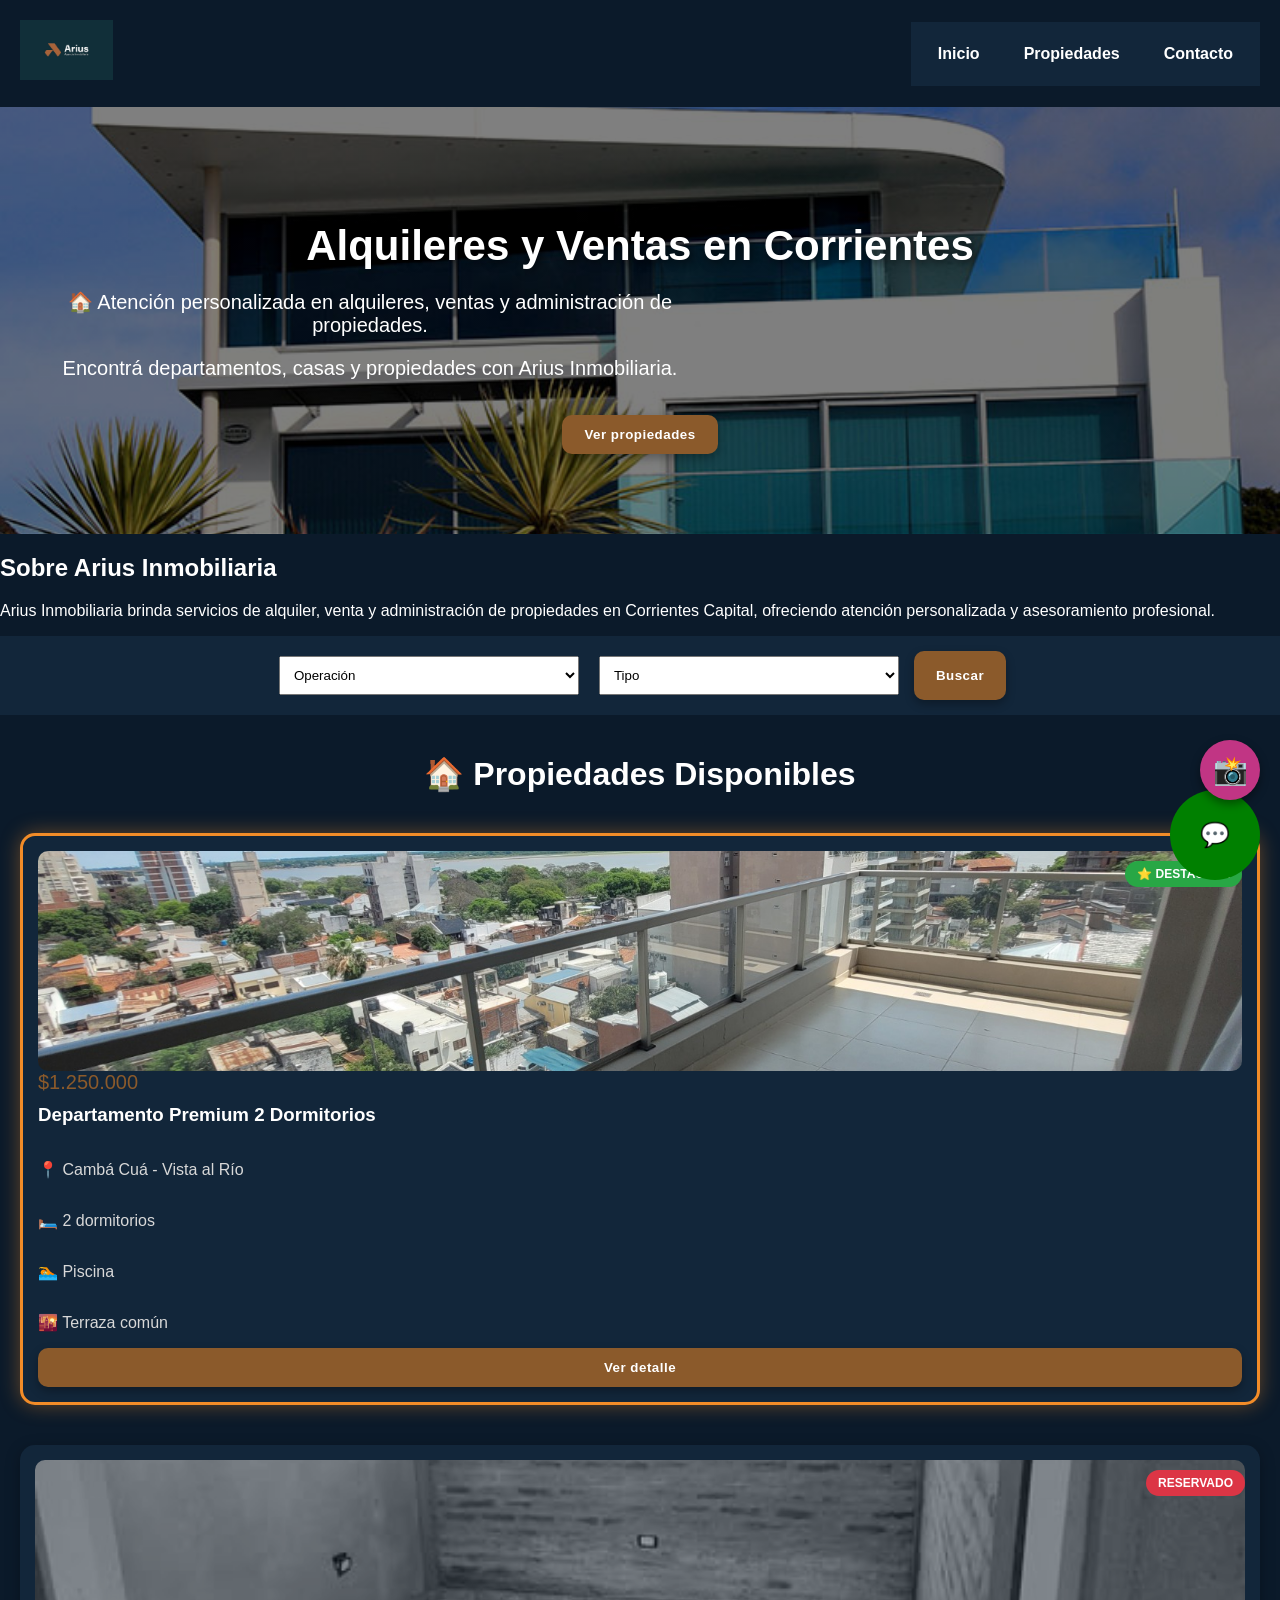
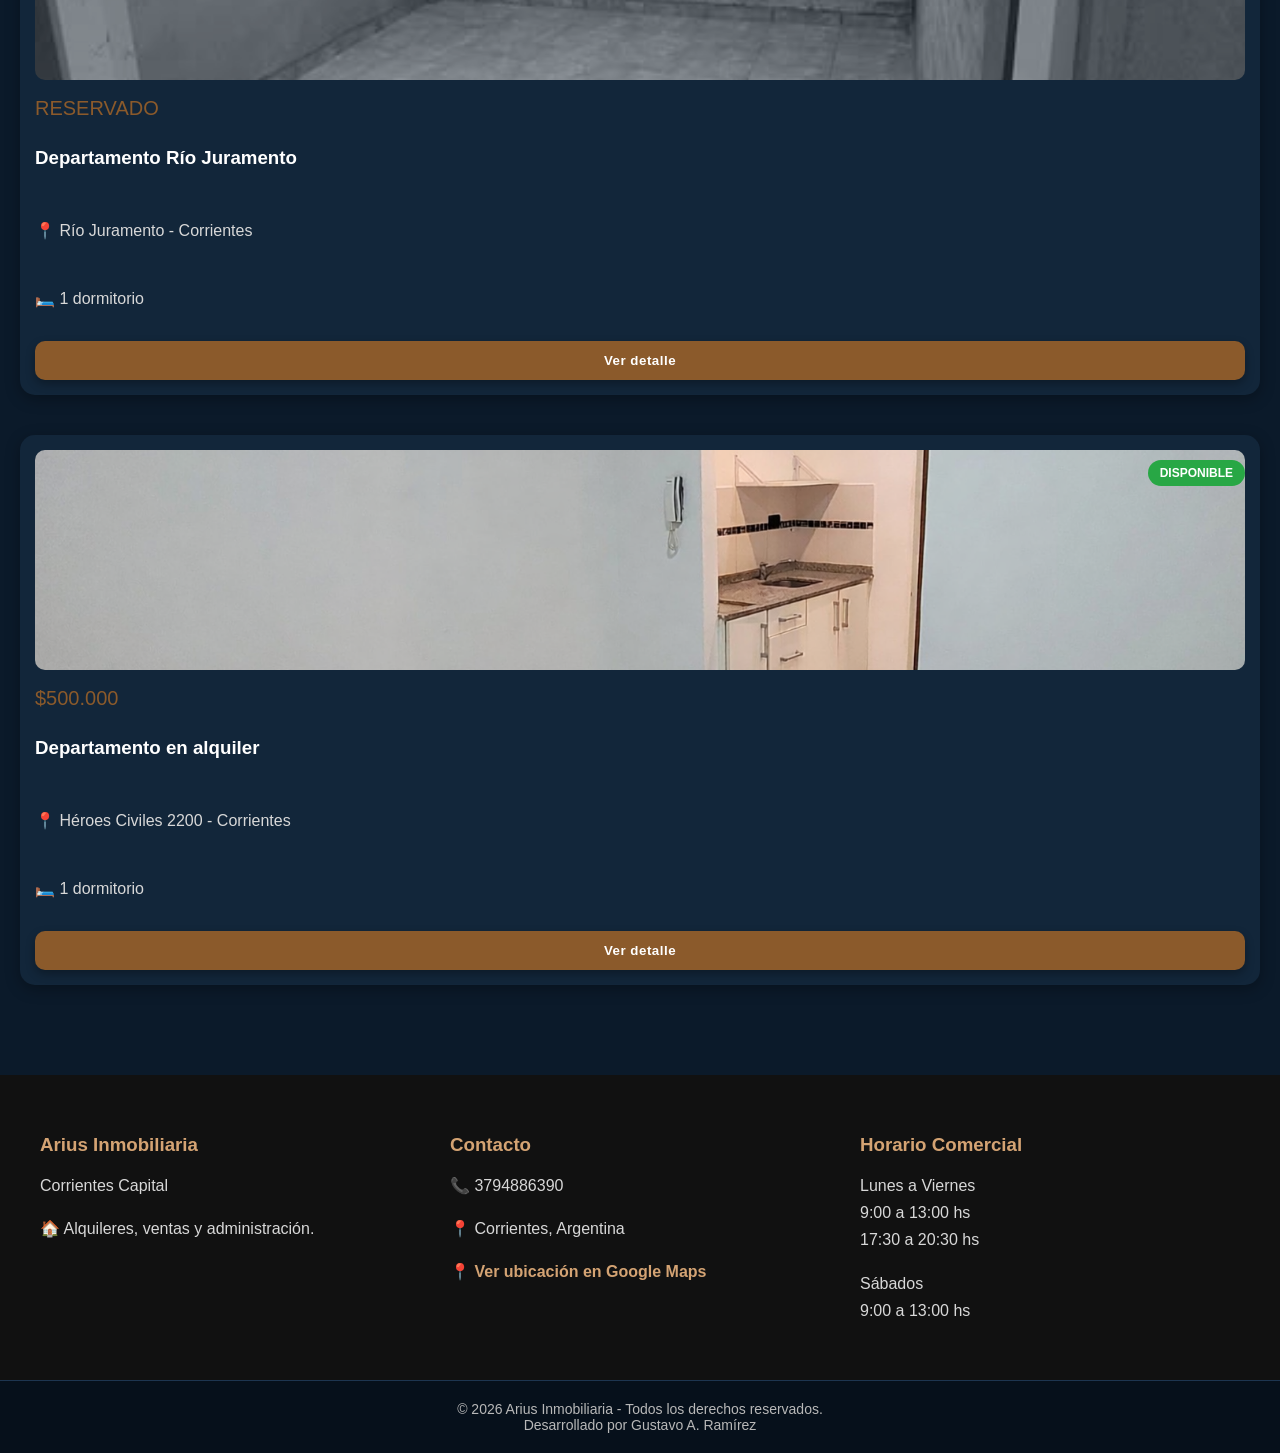
==== index.html @ 7186330a "Cambios Footer" ====
<!DOCTYPE html>
<html lang="es">
<head>
<meta charset="UTF-8">
<meta name="viewport" content="width=device-width, initial-scale=1.0">
<title>Arius Inmobiliaria - Corrientes</title>
<link rel="icon" href="imagenes/favicon.png">
<link rel="stylesheet" href="css/style.css">
<meta name="description" content="Arius Inmobiliaria en Corrientes Capital. Alquileres y ventas de departamentos y casas.">
<meta name="keywords" content="inmobiliaria corrientes, alquiler corrientes, departamentos corrientes">
<meta name="author" content="Gustavo A. Ramírez">
<meta property="og:title" content="Arius Inmobiliaria Corrientes">
<meta property="og:description" content="Alquileres y ventas en Corrientes Capital">
<meta property="og:type" content="website">
<meta property="og:image"content="imagenes/logo.png">
<meta name="robots" content="index,follow">
<meta name="geo.region" content="AR-W">
<meta name="geo.placename"
content="Corrientes Capital">
<meta property="og:url"
content="https://ariusagencia.netlify.app">
<meta name="language" content="Spanish">
<meta name="geo.position"
content="-27.4692;-58.8306">
</head>

<body>
  <header class="header">
   <div class="logo">
   <img src="imagenes/logo1.png"
   alt="Arius Inmobiliaria">
   </div>

<nav class="navbar">
 <a href="#inicio">Inicio</a>
 <a href="#propiedades">Propiedades</a>
 <a href="#contacto">Contacto</a>
</nav>
</header>
  <section class="hero" id="inicio">
  <h1>Alquileres y Ventas en Corrientes</h1>
  <section class="info-bar">

<p>
🏠 Atención personalizada en alquileres,
ventas y administración de propiedades.
</p>
 </section>
<p>
Encontrá departamentos, casas y propiedades con Arius Inmobiliaria.
</p>

 <button onclick="scrollToProperties()">
Ver propiedades
 </button>
</section>

<section id="nosotros">
<h2>Sobre Arius Inmobiliaria</h2>
<p>
Arius Inmobiliaria brinda servicios de alquiler,
venta y administración de propiedades en
Corrientes Capital, ofreciendo atención
personalizada y asesoramiento profesional.
</p>
</section>

<div class="search">

<select id="operacion">

<option value="todos">Operación</option>
<option value="alquiler">Alquiler</option>
<option value="venta">Venta</option>

</select>

<select id="tipo">
 <option value="todos">Tipo</option>
 <option value="departamento">Departamento</option>
 <option value="casa">Casa</option>

</select>

<button onclick="filtrarPropiedades()">
  Buscar
</button>
</div>
<h2 class="titulo-seccion">
🏠 Propiedades Disponibles
</h2>
<div class="container" id="propiedades">
   <!-- CAMBÁ CUÁ --> 
    <div class="card destacada" 
    data-operacion="alquiler" 
    data-tipo="departamento"> 
    <div class="badge disponible"> 
      ⭐ DESTACADA 
    </div>
    <img src="imagenes/cambacua1.jpg" alt="Departamento Cambá Cuá">
      <div class="price">$1.250.000</div>
      <h3>Departamento Premium 2 Dormitorios</h3>
       <p>📍 Cambá Cuá - Vista al Río</p>
        <p>🛏️ 2 dormitorios</p>
        <p>🏊 Piscina</p> 
        <p>🌇 Terraza común</p>
        <button onclick="window.location.href='paginas/depto-camba-cua.html'"> 
          Ver detalle
         </button>
      </div>

        <!-- RÍO JURAMENTO --> 
         <div class="card reservada" 
         data-operacion="alquiler" data-tipo="departamento"> 
          <img src="imagenes/riojuramento1.jpg" alt="Río Juramento"> 
          <div class="price">RESERVADO</div> 
          <div class="badge reservado"> 
            RESERVADO 

          </div> 
          <h3>Departamento Río Juramento</h3> 
          <p>
             📍 Río Juramento - Corrientes
          </p>
          <p>🛏️ 1 dormitorio </p> 
          <button onclick="window.location.href='paginas/detalle.html'"> 
            Ver detalle 
          </button> 
        </div>


      <!-- HÉROES CIVILES --> 
       <div class="card"
       data-operacion="alquiler" 
       data-tipo="departamento">
       <img src="imagenes/heroesciviles1.jpg" alt="Héroes Civiles">
         <div class="price">$500.000 </div>
            
         <div class="badge disponible"> 
          DISPONIBLE 
        </div>
        <h3>Departamento en alquiler</h3> 
        <p>📍 Héroes Civiles 2200 - Corrientes</p>
        <p>🛏️ 1 dormitorio</p>
        <button onclick="window.location.href='paginas/depto-heroes-civiles.html'"> 
          Ver detalle 
        </button> 
      </div>
        </div>

<a class="whatsapp"
href="https://wa.me/543794886390"
target="_blank">
💬
</a>

<footer class="footer" id="contacto">

<div class="footer-grid">

<div>
<h3>Arius Inmobiliaria</h3>
<p>Corrientes Capital</p>
<p>🏠 Alquileres, ventas y administración.</p>
</div>

<div>
<h3>Contacto</h3>
<p>📞 3794886390</p>
<p>📍 Corrientes, Argentina</p>

<p>
<a href="https://maps.app.goo.gl/x9Upv8zVDrqHpLnz6"
target="_blank">
📍 Ver ubicación en Google Maps
</a>
</p>
</div>

<div>
<h3>Horario Comercial</h3>

<p>
Lunes a Viernes<br>
9:00 a 13:00 hs<br>
17:30 a 20:30 hs
</p>

<p>
Sábados<br>
9:00 a 13:00 hs
</p>
</div>

</div>

</footer>

 <a class="instagram"
href="https://instagram.com/inmobiliaria.arius"
target="_blank">
📸
 </a>

<div class="copyright">
© 2026 Arius Inmobiliaria - Todos los derechos reservados.
<br>
Desarrollado por Gustavo A. Ramírez
</div>
<script src="js/script.js"></script>
  </body>
</html>
---- css/style.css ----
body {
font-family: Arial;
margin: 0;
background: #0b1a2a;
color: white;
scroll-behavior:smooth;
}

.header{
display:flex;
justify-content:space-between;
align-items:center;
padding:20px;
}

.logo{
font-size:28px;
font-weight:bold;
color:#8b5a2b;
}

.search {
padding: 15px;
background: #12263a;
display: flex;
flex-wrap: wrap;
justify-content: center;
gap: 10px;
}

input, select {
padding: 10px;
margin: 5px;
width: 30%;
max-width: 300px;
}

button{
padding:12px 22px;
background:#8b5a2b;
color:white;
border:none;
border-radius:10px;
font-weight:bold;
cursor:pointer;
transition:0.3s;
letter-spacing:0.5px;
box-shadow:0px 4px 10px rgba(0,0,0,0.3);
}

.container{
display:grid;
grid-template-columns:repeat(auto-fit,minmax(300px,1fr));
grid-template-columns:1fr;
gap:20px;
padding:20px;
align-items:stretch;
}

.card img{
width:100%;
height:220px;
object-fit:cover;
border-radius:10px;
}

.card:hover{
transform:translateY(-8px);
box-shadow:0px 10px 25px rgba(0,0,0,0.5);
}

.card img {
width: 100%;
border-radius: 10px;
}

.price {
font-size: 20px;
color: #8b5a2b;
}

.whatsapp {
position: fixed;
bottom: 20px;
right: 20px;
background: green;
color: white;
padding: 15px;
border-radius: 50%;
text-decoration: none;
}

img {
max-width: 100%;
}

.hero{
text-align:center;
padding:80px 20px;
background:
linear-gradient(rgba(0,0,0,0.5),
rgba(0,0,0,0.5)),
url('../imagenes/hero.jpg');
background-size:cover;
background-position:center;
animation:fadeHero 1.5s ease;
}


.hero h1{
font-size:42px;
margin-bottom:10px;
text-shadow:2px 2px 10px rgba(0,0,0,0.7);
}

.hero p{
font-size:18px;
max-width:700px;
}

.hero button{
margin-top:15px;
}

.navbar{
display:flex;
justify-content:center;
gap:20px;
background:#12263a;
padding:15px;
}

.navbar a{
color:white;
text-decoration:none;
font-weight:bold;
transition:0.3s;
padding:8px 12px;
border-radius:8px;
}

.navbar a:hover{
background:#1d3550;
color:#8b5a2b;
}

.hero p{
font-size:20px;
margin-bottom:20px;
}

.card{
background:#12263a;
margin-bottom:20px;
padding:15px;
border-radius:15px;
overflow:hidden;
position:relative;
min-height:520px;
display:flex;
flex-direction:column;
justify-content:space-between;
transition:0.4s ease;
box-shadow:0px 4px 15px rgba(0,0,0,0.3);
animation:fadeIn 1s ease;
}

.card h3{
margin-top:10px;
}

.card p{
color:#d8d8d8;
}

button:hover{
transform:scale(1.05);
background:#a76b35;
}
.footer{
background:#111;
padding:40px 20px;
margin-top:50px;
position:relative;
z-index:1;
}

.footer h3{
color:#8b5a2b;
}

.footer p{
color:#d8d8d8;
}
header{
position:sticky;
top:0;
z-index:1000;
}


@keyframes fadeIn{
from{
opacity:0;
transform:translateY(20px);
}

to{
opacity:1;
transform:translateY(0);
}
}

.badge{
display:inline-block;
background:#8b5a2b;
padding:6px 12px;
border-radius:20px;
font-size:12px;
font-weight:bold;
margin-top:10px;
margin-bottom:10px;
}
.whatsapp{
font-size:24px;
display:flex;
align-items:center;
justify-content:center;
width:60px;
height:60px;
}
.copyright{
text-align:center;
padding:20px;
background:#06101b;
color:#b8b8b8;
font-size:14px;
border-top:1px solid #1d3550;
}
.card img{
transition:0.4s;
}

.card:hover img{
transform:scale(1.05);
background:#1d3550;

}
.logo img{
height:60px;
width:auto;
}
@media(max-width:768px){

.header{
flex-direction:column;
padding:15px;
}

.navbar{
flex-wrap:wrap;
justify-content:center;
gap:10px;
}

.hero h1{
font-size:30px;
}

.hero p{
font-size:16px;
}

.search{
flex-direction:column;
align-items:center;
}

select{
width:90%;
max-width:400px;
}

.footer{
flex-direction:column;
text-align:center;
gap:20px;
}

}
@keyframes fadeHero{

from{
opacity:0;
transform:translateY(-20px);
}

to{
opacity:1;
transform:translateY(0);
}

}
.badge{
position:absolute;
top:15px;
right:15px;
}
.footer a{
color:#d4a373;
text-decoration:none;
font-weight:bold;
}

.footer a:hover{
color:#ffffff;
}
.instagram{
position:fixed;
bottom:100px;
right:20px;
background:#c13584;
color:white;
width:60px;
height:60px;
border-radius:50%;
display:flex;
justify-content:center;
align-items:center;
font-size:28px;
text-decoration:none;
box-shadow:0px 4px 10px rgba(0,0,0,0.4);
z-index:1000;
}
.footer p{
line-height:1.7;
}
.disponible{
background:#28a745;
color:white;
}

.reservado{
background:#dc3545;
color:white;
}
.reservada img{
filter:grayscale(100%);
opacity:0.7;
}
.destacada{
border:3px solid #f28c28;
box-shadow:0px 0px 20px rgba(242,140,40,0.4);
}

.titulo-seccion{
text-align:center;
font-size:32px;
margin-top:40px;
margin-bottom:20px;
}
.footer-grid{
display:grid;
grid-template-columns:repeat(auto-fit,minmax(250px,1fr));
gap:30px;
max-width:1200px;
margin:auto;
}

.footer h3{
margin-bottom:15px;
color:#d4a373;
}

.footer a{
color:#d4a373;
text-decoration:none;
}

.footer a:hover{
color:white;
}
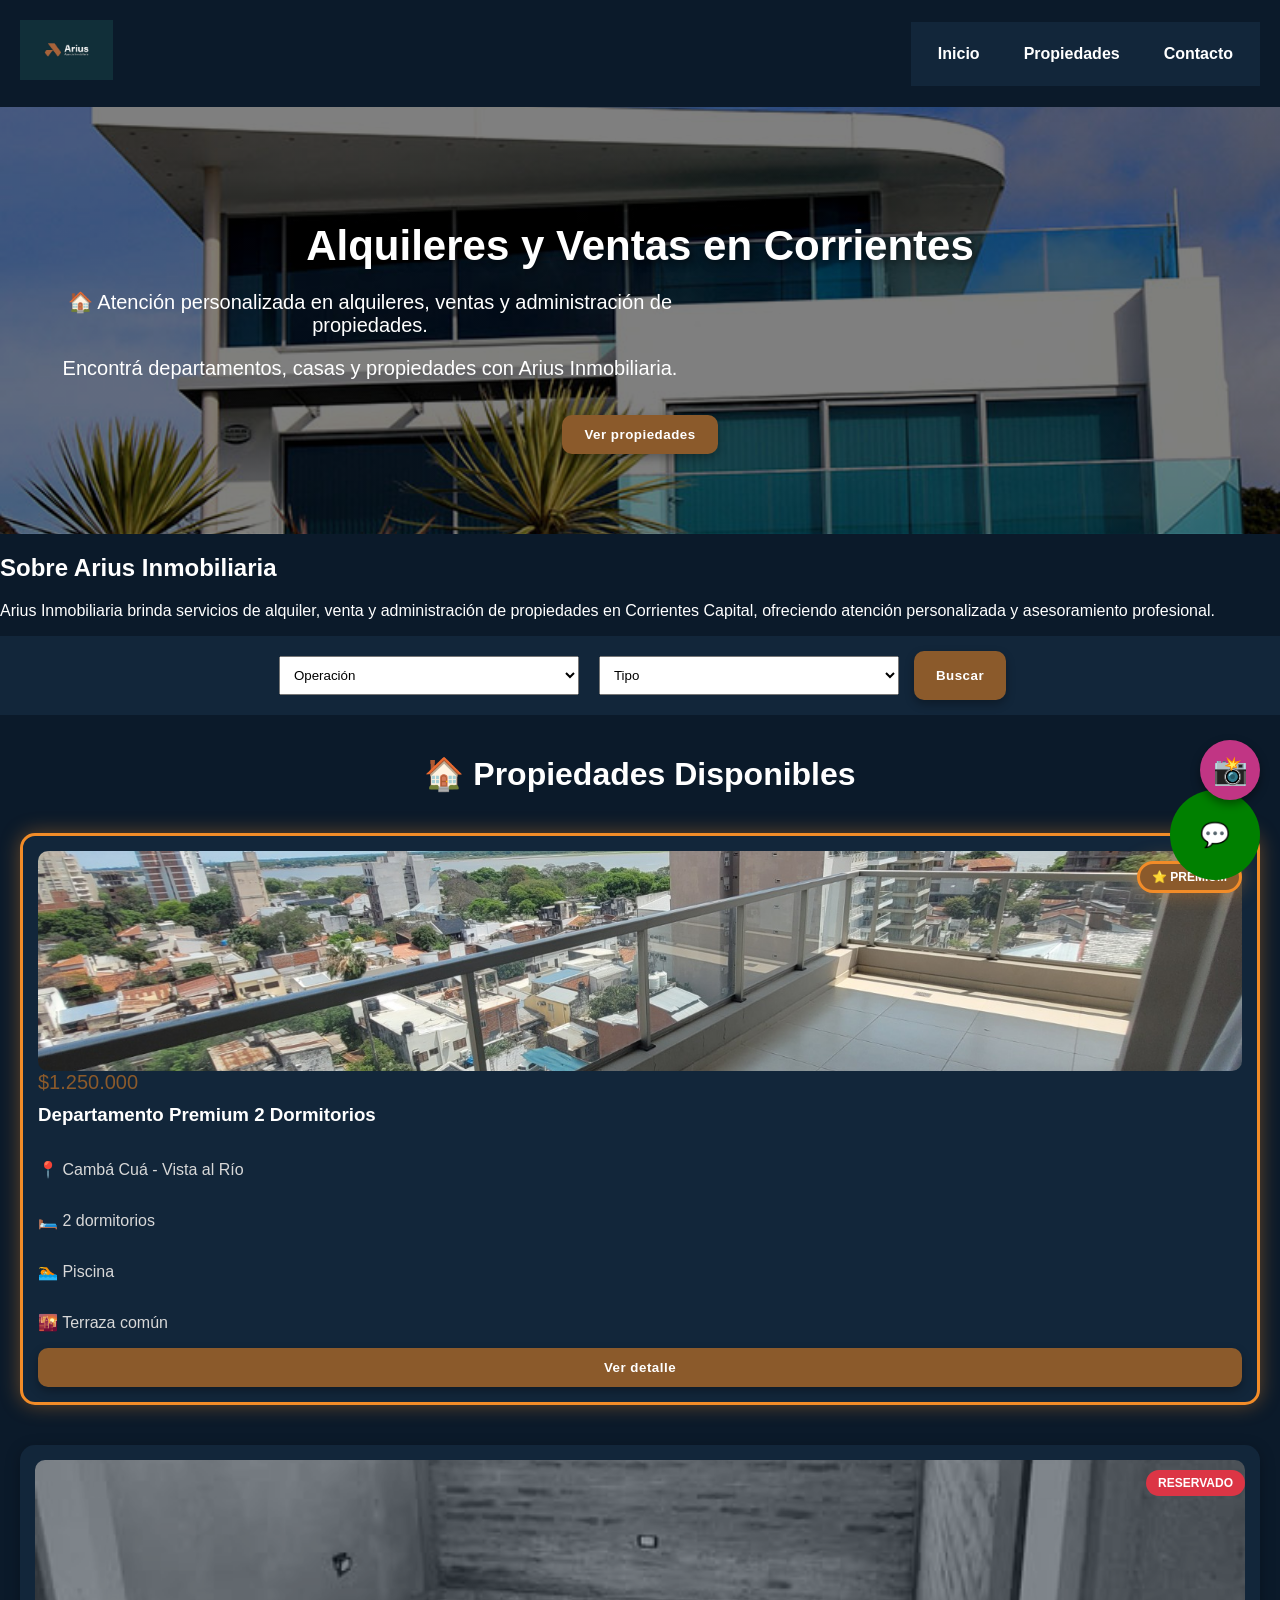
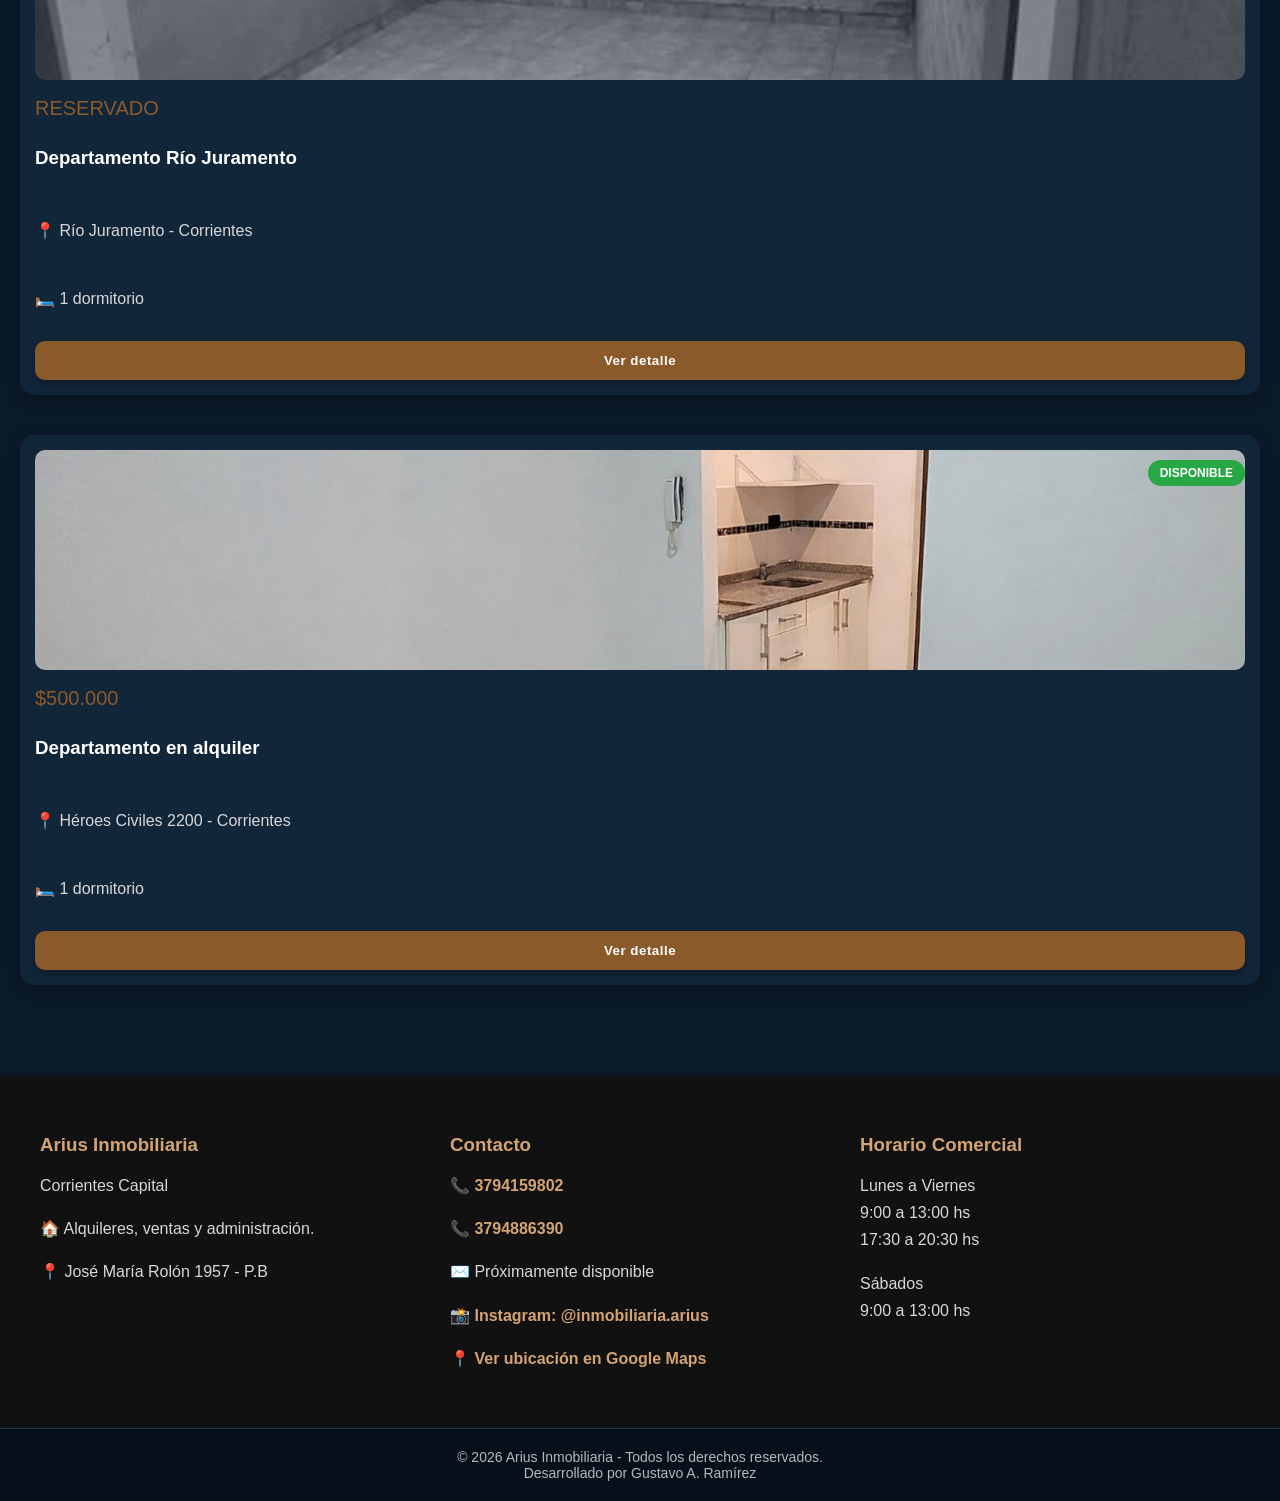
==== commit 449cd44f: "Update 25-06-2026" ====
--- a/index.html
+++ b/index.html
@@ -1,212 +1,220 @@
 <!DOCTYPE html>
 <html lang="es">
+
 <head>
-<meta charset="UTF-8">
-<meta name="viewport" content="width=device-width, initial-scale=1.0">
-<title>Arius Inmobiliaria - Corrientes</title>
-<link rel="icon" href="imagenes/favicon.png">
-<link rel="stylesheet" href="css/style.css">
-<meta name="description" content="Arius Inmobiliaria en Corrientes Capital. Alquileres y ventas de departamentos y casas.">
-<meta name="keywords" content="inmobiliaria corrientes, alquiler corrientes, departamentos corrientes">
-<meta name="author" content="Gustavo A. Ramírez">
-<meta property="og:title" content="Arius Inmobiliaria Corrientes">
-<meta property="og:description" content="Alquileres y ventas en Corrientes Capital">
-<meta property="og:type" content="website">
-<meta property="og:image"content="imagenes/logo.png">
-<meta name="robots" content="index,follow">
-<meta name="geo.region" content="AR-W">
-<meta name="geo.placename"
-content="Corrientes Capital">
-<meta property="og:url"
-content="https://ariusagencia.netlify.app">
-<meta name="language" content="Spanish">
-<meta name="geo.position"
-content="-27.4692;-58.8306">
+  <meta charset="UTF-8">
+  <meta name="viewport" content="width=device-width, initial-scale=1.0">
+  <title>Arius Inmobiliaria - Corrientes</title>
+  <link rel="icon" href="imagenes/favicon.png">
+  <link rel="stylesheet" href="css/style.css">
+  <meta name="description"
+    content="Arius Inmobiliaria en Corrientes Capital. Alquileres y ventas de departamentos y casas.">
+  <meta name="keywords" content="inmobiliaria corrientes, alquiler corrientes, departamentos corrientes">
+  <meta name="author" content="Gustavo A. Ramírez">
+  <meta property="og:title" content="Arius Inmobiliaria Corrientes">
+  <meta property="og:description" content="Alquileres y ventas en Corrientes Capital">
+  <meta property="og:type" content="website">
+  <meta property="og:image" content="https://ariusagencia.netlify.app/imagenes/logo1.png">
+  <meta name="robots" content="index,follow">
+  <meta name="geo.region" content="AR-W">
+  <meta name="geo.placename" content="Corrientes Capital">
+  <meta property="og:url" content="https://ariusagencia.netlify.app">
+  <link rel="canonical" href="https://ariusagencia.netlify.app">
+  <meta name="language" content="Spanish">
+  <meta name="geo.position" content="-27.4692;-58.8306">
 </head>
 
 <body>
   <header class="header">
-   <div class="logo">
-   <img src="imagenes/logo1.png"
-   alt="Arius Inmobiliaria">
-   </div>
-
-<nav class="navbar">
- <a href="#inicio">Inicio</a>
- <a href="#propiedades">Propiedades</a>
- <a href="#contacto">Contacto</a>
-</nav>
-</header>
+    <div class="logo">
+      <img src="imagenes/logo1.png" alt="Arius Inmobiliaria">
+    </div>
+
+    <nav class="navbar">
+      <a href="#inicio">Inicio</a>
+      <a href="#propiedades">Propiedades</a>
+      <a href="#contacto">Contacto</a>
+    </nav>
+  </header>
   <section class="hero" id="inicio">
-  <h1>Alquileres y Ventas en Corrientes</h1>
-  <section class="info-bar">
-
-<p>
-🏠 Atención personalizada en alquileres,
-ventas y administración de propiedades.
-</p>
- </section>
-<p>
-Encontrá departamentos, casas y propiedades con Arius Inmobiliaria.
-</p>
-
- <button onclick="scrollToProperties()">
-Ver propiedades
- </button>
-</section>
-
-<section id="nosotros">
-<h2>Sobre Arius Inmobiliaria</h2>
-<p>
-Arius Inmobiliaria brinda servicios de alquiler,
-venta y administración de propiedades en
-Corrientes Capital, ofreciendo atención
-personalizada y asesoramiento profesional.
-</p>
-</section>
-
-<div class="search">
-
-<select id="operacion">
-
-<option value="todos">Operación</option>
-<option value="alquiler">Alquiler</option>
-<option value="venta">Venta</option>
-
-</select>
-
-<select id="tipo">
- <option value="todos">Tipo</option>
- <option value="departamento">Departamento</option>
- <option value="casa">Casa</option>
-
-</select>
-
-<button onclick="filtrarPropiedades()">
-  Buscar
-</button>
-</div>
-<h2 class="titulo-seccion">
-🏠 Propiedades Disponibles
-</h2>
-<div class="container" id="propiedades">
-   <!-- CAMBÁ CUÁ --> 
-    <div class="card destacada" 
-    data-operacion="alquiler" 
-    data-tipo="departamento"> 
-    <div class="badge disponible"> 
-      ⭐ DESTACADA 
-    </div>
-    <img src="imagenes/cambacua1.jpg" alt="Departamento Cambá Cuá">
-      <div class="price">$1.250.000</div>
+    <h1>Alquileres y Ventas en Corrientes</h1>
+    <section class="info-bar">
+
+      <p> 🏠 Atención personalizada en alquileres,
+        ventas y administración de propiedades.
+      </p>
+    </section>
+    <p>
+      Encontrá departamentos, casas y propiedades con Arius Inmobiliaria.
+    </p>
+
+    <button onclick="scrollToProperties()">
+      Ver propiedades
+    </button>
+  </section>
+
+  <section id="nosotros">
+    <h2>Sobre Arius Inmobiliaria</h2>
+    <p>
+      Arius Inmobiliaria brinda servicios de alquiler,
+      venta y administración de propiedades en
+      Corrientes Capital, ofreciendo atención
+      personalizada y asesoramiento profesional.
+    </p>
+  </section>
+
+  <div class="search">
+
+    <select id="operacion">
+
+      <option value="todos">Operación</option>
+      <option value="alquiler">Alquiler</option>
+      <option value="venta">Venta</option>
+
+    </select>
+
+    <select id="tipo">
+      <option value="todos">Tipo</option>
+      <option value="departamento">Departamento</option>
+      <option value="casa">Casa</option>
+
+    </select>
+
+    <button onclick="filtrarPropiedades()">
+      Buscar
+    </button>
+  </div>
+  <h2 class="titulo-seccion">
+    🏠 Propiedades Disponibles
+  </h2>
+  <div class="container" id="propiedades">
+    <!-- CAMBÁ CUÁ -->
+    <div class="card destacada" data-operacion="alquiler" data-tipo="departamento">
+      <div class="badge destacada">
+        ⭐ PREMIUM
+      </div>
+      <img src="imagenes/cambacua1.jpg" alt="Departamento Cambá Cuá">
+      <div class="price">$1.250.000 </div>
       <h3>Departamento Premium 2 Dormitorios</h3>
-       <p>📍 Cambá Cuá - Vista al Río</p>
-        <p>🛏️ 2 dormitorios</p>
-        <p>🏊 Piscina</p> 
-        <p>🌇 Terraza común</p>
-        <button onclick="window.location.href='paginas/depto-camba-cua.html'"> 
-          Ver detalle
-         </button>
-      </div>
-
-        <!-- RÍO JURAMENTO --> 
-         <div class="card reservada" 
-         data-operacion="alquiler" data-tipo="departamento"> 
-          <img src="imagenes/riojuramento1.jpg" alt="Río Juramento"> 
-          <div class="price">RESERVADO</div> 
-          <div class="badge reservado"> 
-            RESERVADO 
-
-          </div> 
-          <h3>Departamento Río Juramento</h3> 
-          <p>
-             📍 Río Juramento - Corrientes
-          </p>
-          <p>🛏️ 1 dormitorio </p> 
-          <button onclick="window.location.href='paginas/detalle.html'"> 
-            Ver detalle 
-          </button> 
-        </div>
-
-
-      <!-- HÉROES CIVILES --> 
-       <div class="card"
-       data-operacion="alquiler" 
-       data-tipo="departamento">
-       <img src="imagenes/heroesciviles1.jpg" alt="Héroes Civiles">
-         <div class="price">$500.000 </div>
-            
-         <div class="badge disponible"> 
-          DISPONIBLE 
-        </div>
-        <h3>Departamento en alquiler</h3> 
-        <p>📍 Héroes Civiles 2200 - Corrientes</p>
-        <p>🛏️ 1 dormitorio</p>
-        <button onclick="window.location.href='paginas/depto-heroes-civiles.html'"> 
-          Ver detalle 
-        </button> 
-      </div>
-        </div>
-
-<a class="whatsapp"
-href="https://wa.me/543794886390"
-target="_blank">
-💬
-</a>
-
-<footer class="footer" id="contacto">
-
-<div class="footer-grid">
-
-<div>
-<h3>Arius Inmobiliaria</h3>
-<p>Corrientes Capital</p>
-<p>🏠 Alquileres, ventas y administración.</p>
-</div>
-
-<div>
-<h3>Contacto</h3>
-<p>📞 3794886390</p>
-<p>📍 Corrientes, Argentina</p>
-
-<p>
-<a href="https://maps.app.goo.gl/x9Upv8zVDrqHpLnz6"
-target="_blank">
-📍 Ver ubicación en Google Maps
-</a>
-</p>
-</div>
-
-<div>
-<h3>Horario Comercial</h3>
-
-<p>
-Lunes a Viernes<br>
-9:00 a 13:00 hs<br>
-17:30 a 20:30 hs
-</p>
-
-<p>
-Sábados<br>
-9:00 a 13:00 hs
-</p>
-</div>
-
-</div>
-
-</footer>
-
- <a class="instagram"
-href="https://instagram.com/inmobiliaria.arius"
-target="_blank">
-📸
- </a>
-
-<div class="copyright">
-© 2026 Arius Inmobiliaria - Todos los derechos reservados.
-<br>
-Desarrollado por Gustavo A. Ramírez
-</div>
-<script src="js/script.js"></script>
-  </body>
+      <p>📍 Cambá Cuá - Vista al Río</p>
+      <p>🛏️ 2 dormitorios</p>
+      <p>🏊 Piscina</p>
+      <p>🌇 Terraza común</p>
+      <button onclick="window.location.href='paginas/depto-camba-cua.html'">
+        Ver detalle
+      </button>
+    </div>
+
+    <!-- RÍO JURAMENTO -->
+    <div class="card reservada" data-operacion="alquiler" data-tipo="departamento">
+      <img src="imagenes/riojuramento1.jpg" alt="Río Juramento">
+      <div class="price"> RESERVADO </div>
+      <div class="badge reservado">
+        RESERVADO
+
+      </div>
+      <h3>Departamento Río Juramento</h3>
+      <p>
+        📍 Río Juramento - Corrientes
+      </p>
+      <p>🛏️ 1 dormitorio </p>
+      <button onclick="window.location.href='paginas/detalle.html'">
+        Ver detalle
+      </button>
+    </div>
+
+
+    <!-- HÉROES CIVILES -->
+    <div class="card" data-operacion="alquiler" data-tipo="departamento">
+      <img src="imagenes/heroesciviles1.jpg" alt="Héroes Civiles">
+      <div class="price">$500.000
+      </div>
+
+      <div class="badge disponible">
+        DISPONIBLE
+      </div>
+      <h3>Departamento en alquiler</h3>
+      <p>📍 Héroes Civiles 2200 - Corrientes</p>
+      <p>🛏️ 1 dormitorio</p>
+      <button onclick="window.location.href='paginas/depto-heroes-civiles.html'">
+        Ver detalle
+      </button>
+    </div>
+  </div>
+
+  <a class="whatsapp" href="https://wa.me/543794886390" target="_blank">
+    💬
+  </a>
+
+  <footer class="footer" id="contacto">
+
+    <div class="footer-grid">
+
+      <div>
+
+        <h3>Arius Inmobiliaria</h3>
+        <p>Corrientes Capital</p>
+        <p>🏠 Alquileres, ventas y administración.</p>
+        <p>📍 José María Rolón 1957 - P.B </p>
+
+      </div>
+
+      <div>
+        <h3>Contacto</h3>
+        <p>
+          📞
+          <a href="tel:+543794159802">
+            3794159802
+          </a>
+        </p>
+
+        <p>
+          📞
+          <a href="tel:+543794886390">
+            3794886390
+          </a>
+        </p>
+        <p> ✉️ Próximamente disponible </p>
+        <p>
+          <a href="https://instagram.com/inmobiliaria.arius" target="_blank">
+            📸 Instagram: @inmobiliaria.arius
+          </a>
+        </p>
+
+        <p>
+          <a href="https://maps.app.goo.gl/x9Upv8zVDrqHpLnz6" target="_blank">
+            📍 Ver ubicación en Google Maps
+          </a>
+        </p>
+      </div>
+
+      <div>
+        <h3>Horario Comercial</h3>
+
+        <p>
+          Lunes a Viernes<br>
+          9:00 a 13:00 hs<br>
+          17:30 a 20:30 hs
+        </p>
+
+        <p>
+          Sábados<br>
+          9:00 a 13:00 hs
+        </p>
+      </div>
+    </div>
+  </footer>
+
+  <a class="instagram" href="https://instagram.com/inmobiliaria.arius" target="_blank">
+    📸
+  </a>
+
+  <div class="copyright">
+    © <span id="anio"></span> Arius Inmobiliaria - Todos los derechos reservados.
+    <br>
+    Desarrollado por Gustavo A. Ramírez
+  </div>
+  <script src="js/script.js"></script>
+</body>
+
 </html>
--- a/css/style.css
+++ b/css/style.css
@@ -379,4 +379,4 @@
 
 .footer a:hover{
 color:white;
-}+}
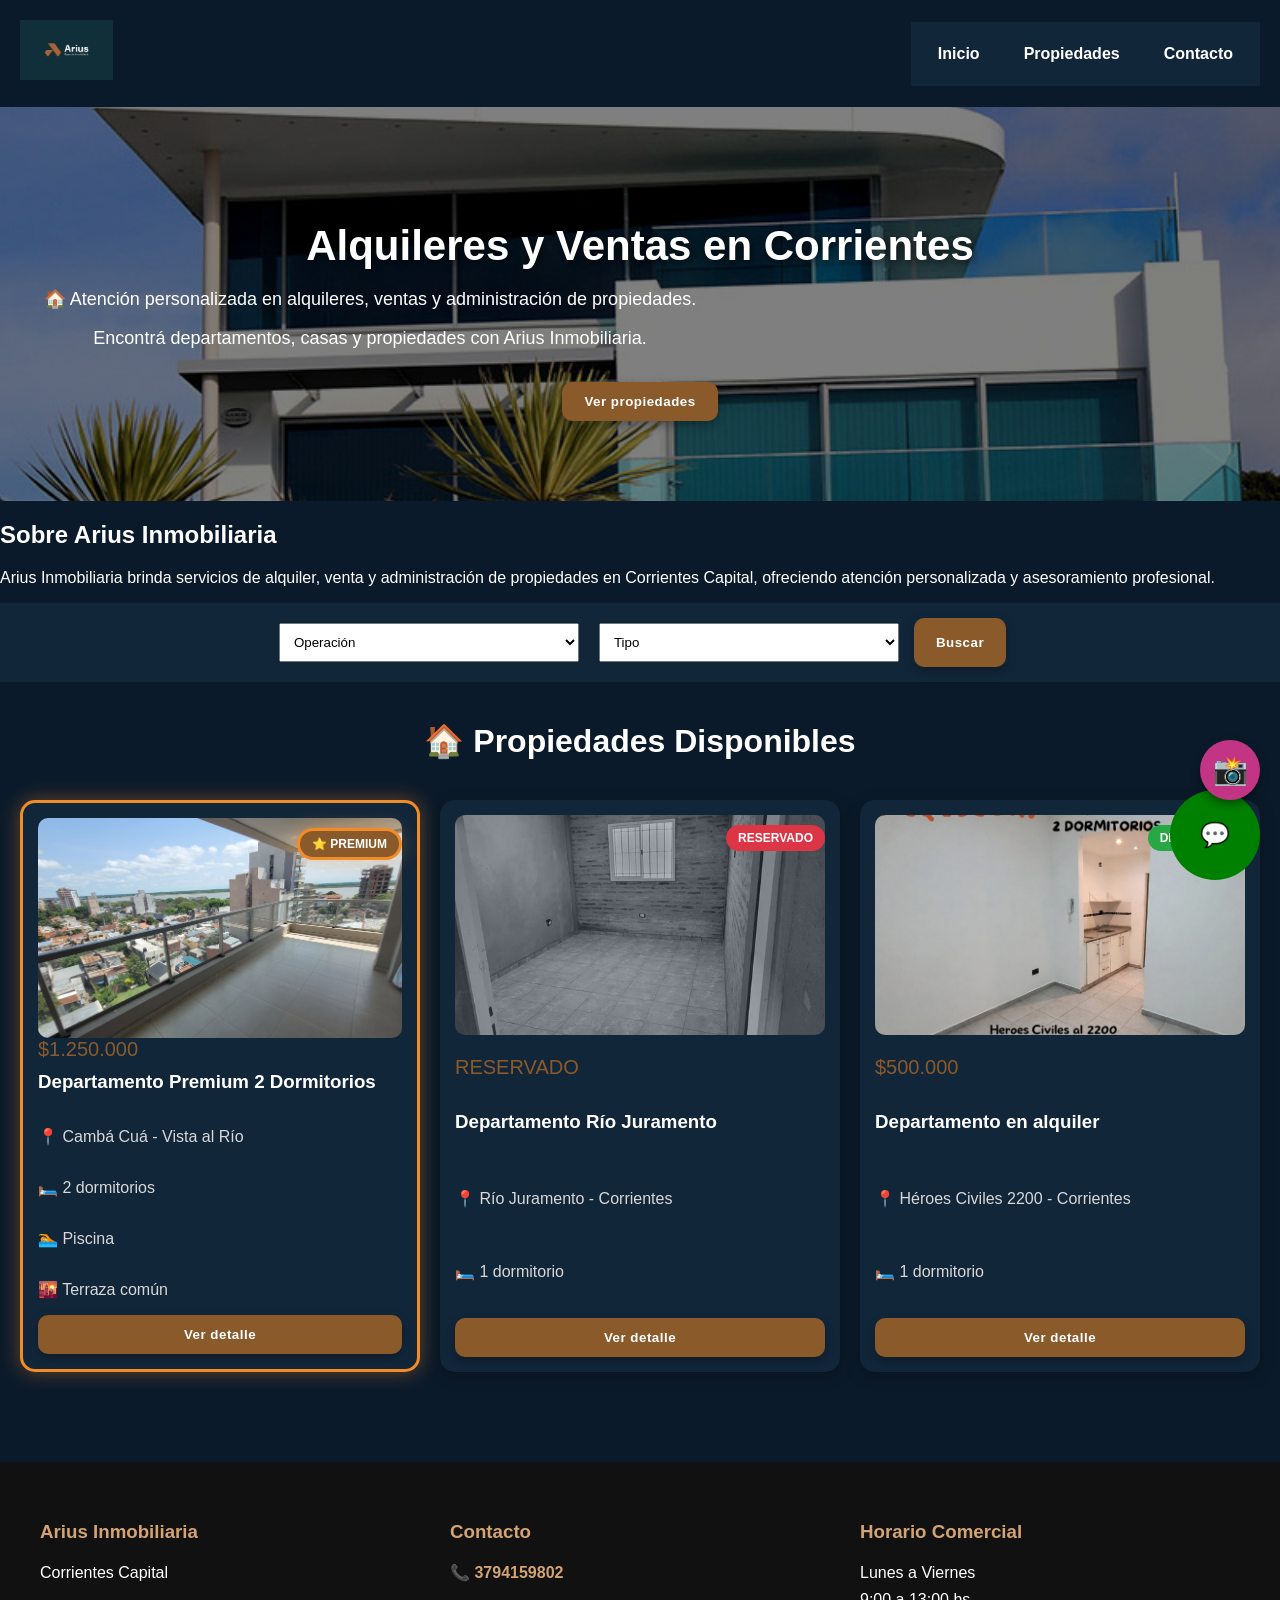
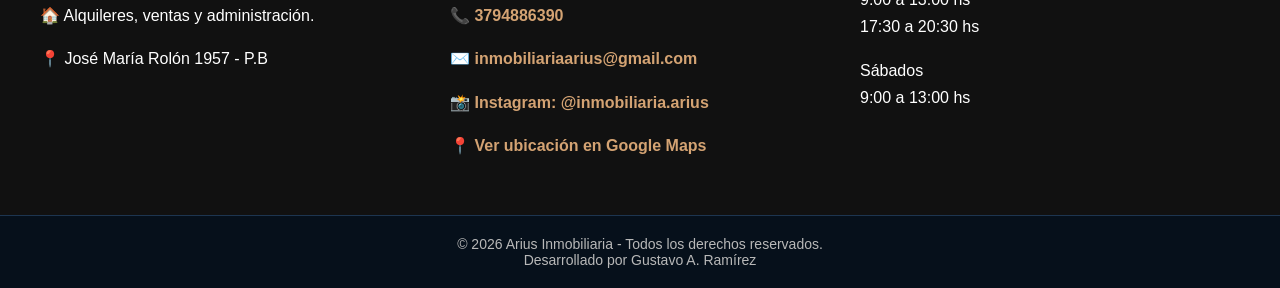
==== commit 725b02ed: "hoy 02-07-2026" ====
--- a/index.html
+++ b/index.html
@@ -1,10 +1,12 @@
 <!DOCTYPE html>
-<html lang="es">
+<html lang="es-AR">
 
 <head>
   <meta charset="UTF-8">
   <meta name="viewport" content="width=device-width, initial-scale=1.0">
-  <title>Arius Inmobiliaria - Corrientes</title>
+  <title>
+    Arius Inmobiliaria | Alquileres y Ventas en Corrientes Capital
+  </title>
   <link rel="icon" href="imagenes/favicon.png">
   <link rel="stylesheet" href="css/style.css">
   <meta name="description"
@@ -22,12 +24,17 @@
   <link rel="canonical" href="https://ariusagencia.netlify.app">
   <meta name="language" content="Spanish">
   <meta name="geo.position" content="-27.4692;-58.8306">
+  <meta name="theme-color" content="#0b1a2a">
+  <link rel="apple-touch-icon" href="imagenes/logo1.png">
 </head>
 
 <body>
   <header class="header">
     <div class="logo">
-      <img src="imagenes/logo1.png" alt="Arius Inmobiliaria">
+    <a href="index.html">
+    <img src="imagenes/logo1.png"
+         alt="Arius Inmobiliaria">
+    </a>
     </div>
 
     <nav class="navbar">
@@ -39,7 +46,6 @@
   <section class="hero" id="inicio">
     <h1>Alquileres y Ventas en Corrientes</h1>
     <section class="info-bar">
-
       <p> 🏠 Atención personalizada en alquileres,
         ventas y administración de propiedades.
       </p>
@@ -126,7 +132,7 @@
 
     <!-- HÉROES CIVILES -->
     <div class="card" data-operacion="alquiler" data-tipo="departamento">
-      <img src="imagenes/heroesciviles1.jpg" alt="Héroes Civiles">
+      <img src="imagenes/heroesciviles1.jpg" alt="Departamento de un dormitorio en Héroes Civiles Corrientes"">
       <div class="price">$500.000
       </div>
 
@@ -174,7 +180,12 @@
             3794886390
           </a>
         </p>
-        <p> ✉️ Próximamente disponible </p>
+        <p>
+         ✉️
+        <a href="mailto:inmobiliariaarius@gmail.com">
+          inmobiliariaarius@gmail.com
+        </a>
+        </p>
         <p>
           <a href="https://instagram.com/inmobiliaria.arius" target="_blank">
             📸 Instagram: @inmobiliaria.arius
--- a/css/style.css
+++ b/css/style.css
@@ -1,10 +1,22 @@
+:root{
+
+--azul:#0b1a2a;
+--azul-sec:#12263a;
+--dorado:#8b5a2b;
+--dorado-hover:#a76b35;
+--texto:#ffffff;
+}
+
 body {
-font-family: Arial;
+font-family:'Segoe UI',Tahoma,Geneva,Verdana,sans-serif;
 margin: 0;
-background: #0b1a2a;
+background:var(--azul);
 color: white;
 scroll-behavior:smooth;
 }
+/*=========================
+ HEADER
+=========================*/
 
 .header{
 display:flex;
@@ -51,7 +63,6 @@
 .container{
 display:grid;
 grid-template-columns:repeat(auto-fit,minmax(300px,1fr));
-grid-template-columns:1fr;
 gap:20px;
 padding:20px;
 align-items:stretch;
@@ -62,16 +73,13 @@
 height:220px;
 object-fit:cover;
 border-radius:10px;
-}
+transition:0.4s;
+}
+
 
 .card:hover{
 transform:translateY(-8px);
 box-shadow:0px 10px 25px rgba(0,0,0,0.5);
-}
-
-.card img {
-width: 100%;
-border-radius: 10px;
 }
 
 .price {
@@ -144,11 +152,6 @@
 color:#8b5a2b;
 }
 
-.hero p{
-font-size:20px;
-margin-bottom:20px;
-}
-
 .card{
 background:#12263a;
 margin-bottom:20px;
@@ -185,13 +188,6 @@
 z-index:1;
 }
 
-.footer h3{
-color:#8b5a2b;
-}
-
-.footer p{
-color:#d8d8d8;
-}
 header{
 position:sticky;
 top:0;
@@ -237,9 +233,6 @@
 font-size:14px;
 border-top:1px solid #1d3550;
 }
-.card img{
-transition:0.4s;
-}
 
 .card:hover img{
 transform:scale(1.05);
@@ -306,14 +299,10 @@
 top:15px;
 right:15px;
 }
-.footer a{
-color:#d4a373;
-text-decoration:none;
-font-weight:bold;
-}
 
 .footer a:hover{
-color:#ffffff;
+color:#d8d8d8;
+
 }
 .instagram{
 position:fixed;
@@ -375,8 +364,8 @@
 .footer a{
 color:#d4a373;
 text-decoration:none;
-}
-
+font-weight:bold;
+}
 .footer a:hover{
 color:white;
 }
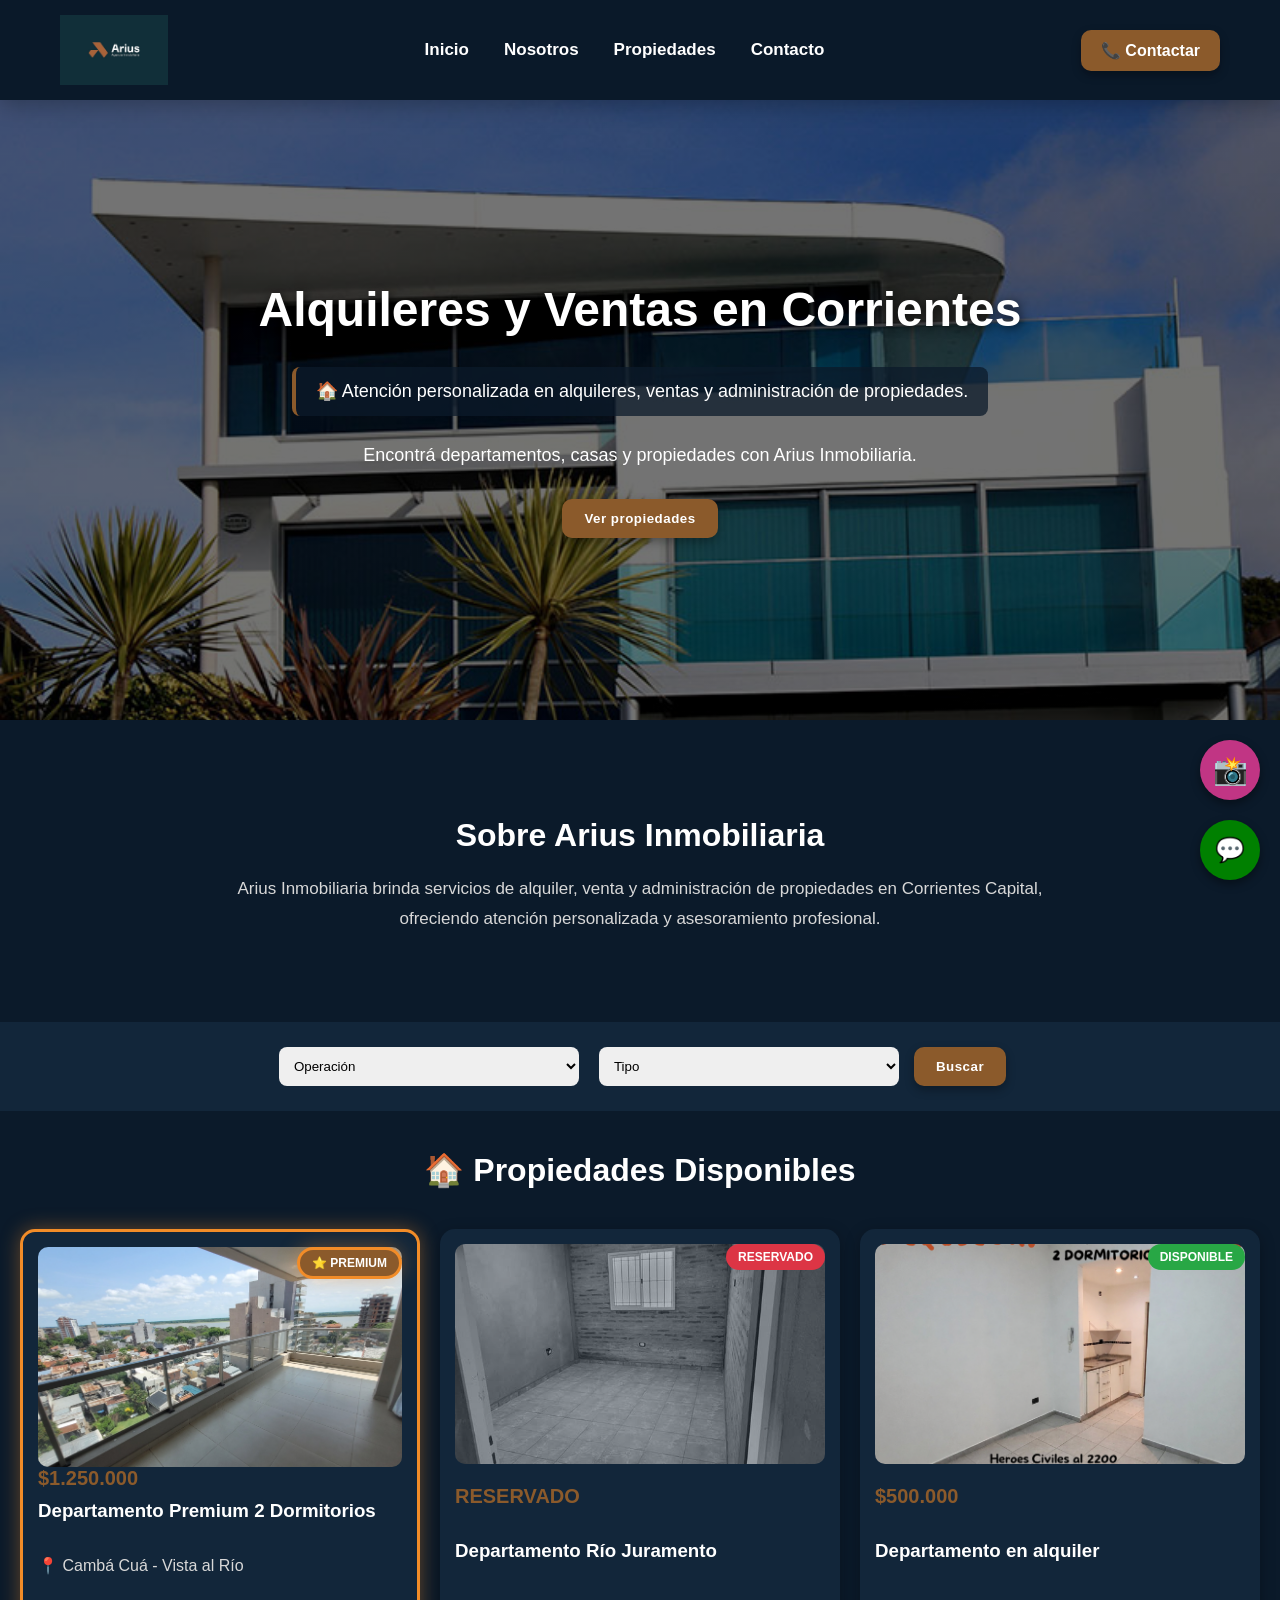
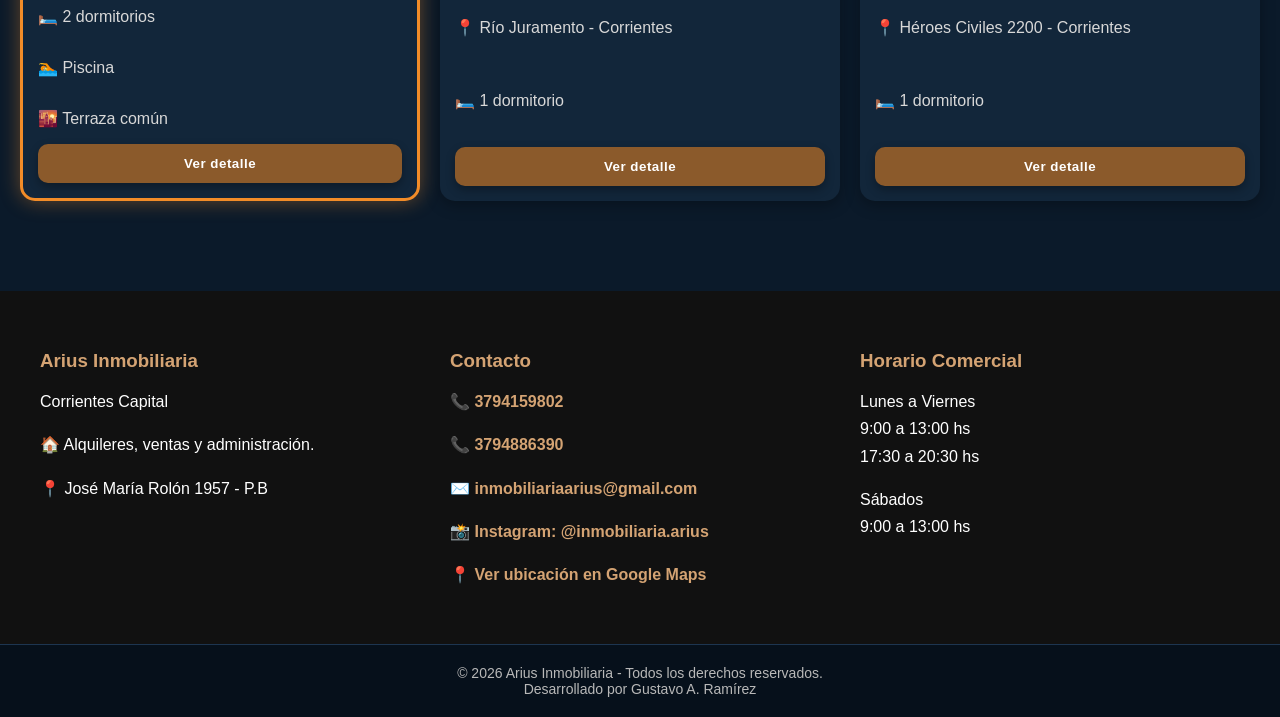
==== commit 9ff6af26: "Seguimos modificando todo el CCS" ====
--- a/index.html
+++ b/index.html
@@ -5,44 +5,51 @@
   <meta charset="UTF-8">
   <meta name="viewport" content="width=device-width, initial-scale=1.0">
   <title>
-    Arius Inmobiliaria | Alquileres y Ventas en Corrientes Capital
+   Arius Inmobiliaria | Alquileres, Ventas y Administración de Propiedades en Corrientes
   </title>
-  <link rel="icon" href="imagenes/favicon.png">
+  <link rel="icon" type="image/png" sizes="32x32" href="imagenes/favicon.png">
   <link rel="stylesheet" href="css/style.css">
-  <meta name="description"
-    content="Arius Inmobiliaria en Corrientes Capital. Alquileres y ventas de departamentos y casas.">
+  <meta name="description" content="Arius Inmobiliaria en Corrientes Capital. Alquileres y ventas de departamentos y casas.">
   <meta name="keywords" content="inmobiliaria corrientes, alquiler corrientes, departamentos corrientes">
   <meta name="author" content="Gustavo A. Ramírez">
   <meta property="og:title" content="Arius Inmobiliaria Corrientes">
   <meta property="og:description" content="Alquileres y ventas en Corrientes Capital">
   <meta property="og:type" content="website">
-  <meta property="og:image" content="https://ariusagencia.netlify.app/imagenes/logo1.png">
+  <meta property="og:image" content="https://agenciaarius.com.ar/imagenes/logo1.png">
+  <meta property="og:site_name" content="Arius Inmobiliaria">
+  <meta property="og:locale" content="es_AR">
   <meta name="robots" content="index,follow">
   <meta name="geo.region" content="AR-W">
   <meta name="geo.placename" content="Corrientes Capital">
-  <meta property="og:url" content="https://ariusagencia.netlify.app">
-  <link rel="canonical" href="https://ariusagencia.netlify.app">
+  <meta property="og:url" content="https://agenciaarius.com.ar">
+  <link rel="canonical" href="https://agenciaarius.com.ar">
   <meta name="language" content="Spanish">
   <meta name="geo.position" content="-27.4692;-58.8306">
   <meta name="theme-color" content="#0b1a2a">
   <link rel="apple-touch-icon" href="imagenes/logo1.png">
 </head>
 
-<body>
+<body class="home">
   <header class="header">
-    <div class="logo">
-    <a href="index.html">
-    <img src="imagenes/logo1.png"
-         alt="Arius Inmobiliaria">
+
+    <a href="index.html" class="logo">
+        <img src="imagenes/logo1.png" alt="Logo Arius Inmobiliaria">
     </a>
-    </div>
 
     <nav class="navbar">
-      <a href="#inicio">Inicio</a>
-      <a href="#propiedades">Propiedades</a>
-      <a href="#contacto">Contacto</a>
+        <a href="#inicio">Inicio</a>
+        <a href="#nosotros">Nosotros</a>
+        <a href="#propiedades">Propiedades</a>
+        <a href="#contacto">Contacto</a>
     </nav>
-  </header>
+
+    <a href="https://wa.me/543794886390"
+       class="btn-header"
+       target="_blank">
+       📞 Contactar
+    </a>
+
+</header>
   <section class="hero" id="inicio">
     <h1>Alquileres y Ventas en Corrientes</h1>
     <section class="info-bar">
@@ -132,7 +139,8 @@
 
     <!-- HÉROES CIVILES -->
     <div class="card" data-operacion="alquiler" data-tipo="departamento">
-      <img src="imagenes/heroesciviles1.jpg" alt="Departamento de un dormitorio en Héroes Civiles Corrientes"">
+      <img 
+         src="imagenes/heroesciviles1.jpg" alt="Departamento de un dormitorio en Héroes Civiles Corrientes">
       <div class="price">$500.000
       </div>
 
@@ -226,6 +234,22 @@
     Desarrollado por Gustavo A. Ramírez
   </div>
   <script src="js/script.js"></script>
+  <script type="application/ld+json">
+{
+ "@context":"https://schema.org",
+ "@type":"RealEstateAgent",
+ "name":"Arius Inmobiliaria",
+ "url":"https://agenciaarius.com.ar",
+ "logo":"https://agenciaarius.com.ar/imagenes/logo1.png",
+ "telephone":"+54 379 4886390",
+ "address":{
+   "@type":"PostalAddress",
+   "streetAddress":"José María Rolón 1957",
+   "addressLocality":"Corrientes",
+   "addressCountry":"AR"
+ }
+}
+</script>
 </body>
 
 </html>
--- a/css/style.css
+++ b/css/style.css
@@ -1,371 +1,671 @@
-:root{
-
---azul:#0b1a2a;
---azul-sec:#12263a;
---dorado:#8b5a2b;
---dorado-hover:#a76b35;
---texto:#ffffff;
+:root {
+  --azul: #0b1a2a;
+  --azul-sec: #12263a;
+  --dorado: #8b5a2b;
+  --dorado-hover: #a76b35;
+  --texto: #ffffff;
+}
+
+/* =========================
+   RESET / BASE
+========================= */
+
+* {
+  box-sizing: border-box;
+}
+
+html {
+  scroll-behavior: smooth;
 }
 
 body {
-font-family:'Segoe UI',Tahoma,Geneva,Verdana,sans-serif;
-margin: 0;
-background:var(--azul);
-color: white;
-scroll-behavior:smooth;
-}
-/*=========================
- HEADER
-=========================*/
-
-.header{
-display:flex;
-justify-content:space-between;
-align-items:center;
-padding:20px;
-}
-
-.logo{
-font-size:28px;
-font-weight:bold;
-color:#8b5a2b;
-}
+  margin: 0;
+  font-family: 'Segoe UI', Tahoma, Geneva, Verdana, sans-serif;
+  background: var(--azul);
+  color: var(--texto);
+}
+
+img {
+  max-width: 100%;
+  display: block;
+}
+
+/* =========================
+   HEADER PREMIUM
+========================= */
+
+.header {
+  position: sticky;
+  top: 0;
+  z-index: 1000;
+
+  display: flex;
+  justify-content: space-between;
+  align-items: center;
+
+  padding: 15px 60px;
+
+  background: rgba(11, 26, 42, 0.92);
+  backdrop-filter: blur(12px);
+  -webkit-backdrop-filter: blur(12px);
+
+  box-shadow: 0 5px 20px rgba(0, 0, 0, 0.25);
+
+  transition: 0.35s;
+}
+
+/* Logo */
+
+.logo {
+  display: flex;
+  align-items: center;
+}
+
+.logo img {
+  height: 70px;
+  width: auto;
+  transition: 0.35s;
+}
+
+.logo img:hover {
+  transform: scale(1.05);
+}
+
+/* Navegación */
+
+.navbar {
+  display: flex;
+  gap: 35px;
+  align-items: center;
+}
+
+.navbar a {
+  position: relative;
+
+  color: white;
+  text-decoration: none;
+
+  font-weight: 600;
+  font-size: 17px;
+
+  transition: 0.3s;
+}
+
+.navbar a:hover {
+  color: var(--dorado);
+}
+
+/* Línea dorada debajo del menú */
+
+.navbar a::after {
+  content: "";
+
+  position: absolute;
+  left: 0;
+  bottom: -7px;
+
+  width: 0;
+  height: 2px;
+
+  background: var(--dorado);
+
+  transition: width 0.3s ease;
+}
+
+.navbar a:hover::after {
+  width: 100%;
+}
+
+/* Botón contactar */
+
+.btn-header {
+  display: inline-block;
+
+  padding: 11px 20px;
+
+  background: var(--dorado);
+  color: white;
+
+  text-decoration: none;
+  font-weight: bold;
+
+  border-radius: 10px;
+
+  transition: 0.3s;
+
+  box-shadow: 0 4px 10px rgba(0, 0, 0, 0.3);
+}
+
+.btn-header:hover {
+  background: var(--dorado-hover);
+  transform: translateY(-2px);
+}
+
+/* =========================
+   HERO
+========================= */
+
+.hero {
+  min-height: 620px;
+
+  display: flex;
+  flex-direction: column;
+  justify-content: center;
+  align-items: center;
+
+  text-align: center;
+
+  padding: 80px 20px;
+
+  background:
+    linear-gradient(
+      rgba(0, 0, 0, 0.55),
+      rgba(0, 0, 0, 0.55)
+    ),
+    url('../imagenes/hero.jpg');
+
+  background-size: cover;
+  background-position: center;
+
+  animation: fadeHero 1.5s ease;
+}
+
+.hero h1 {
+  max-width: 900px;
+
+  margin: 0 0 15px;
+
+  font-size: 48px;
+  line-height: 1.15;
+
+  text-shadow: 2px 2px 10px rgba(0, 0, 0, 0.7);
+}
+
+.hero p {
+  max-width: 700px;
+
+  margin: 10px auto;
+
+  font-size: 18px;
+  line-height: 1.6;
+}
+
+/* Barra informativa */
+
+.info-bar {
+  max-width: 750px;
+
+  margin: 15px auto;
+
+  padding: 10px 20px;
+
+  background: rgba(11, 26, 42, 0.75);
+
+  border-left: 4px solid var(--dorado);
+
+  border-radius: 8px;
+}
+
+.info-bar p {
+  margin: 0;
+}
+
+/* Botón principal */
+
+.hero button {
+  margin-top: 20px;
+}
+
+/* =========================
+   BOTONES
+========================= */
+
+button {
+  padding: 12px 22px;
+
+  background: var(--dorado);
+  color: white;
+
+  border: none;
+  border-radius: 10px;
+
+  font-weight: bold;
+  letter-spacing: 0.5px;
+
+  cursor: pointer;
+
+  transition: 0.3s;
+
+  box-shadow: 0 4px 10px rgba(0, 0, 0, 0.3);
+}
+
+button:hover {
+  background: var(--dorado-hover);
+  transform: scale(1.05);
+}
+
+/* =========================
+   NOSOTROS
+========================= */
+
+#nosotros {
+  max-width: 900px;
+
+  margin: 0 auto;
+
+  padding: 70px 20px;
+
+  text-align: center;
+}
+
+#nosotros h2 {
+  font-size: 32px;
+  margin-bottom: 20px;
+}
+
+#nosotros p {
+  color: #d8d8d8;
+
+  font-size: 17px;
+  line-height: 1.8;
+}
+
+/* =========================
+   BUSCADOR
+========================= */
 
 .search {
-padding: 15px;
-background: #12263a;
-display: flex;
-flex-wrap: wrap;
-justify-content: center;
-gap: 10px;
-}
-
-input, select {
-padding: 10px;
-margin: 5px;
-width: 30%;
-max-width: 300px;
-}
-
-button{
-padding:12px 22px;
-background:#8b5a2b;
-color:white;
-border:none;
-border-radius:10px;
-font-weight:bold;
-cursor:pointer;
-transition:0.3s;
-letter-spacing:0.5px;
-box-shadow:0px 4px 10px rgba(0,0,0,0.3);
-}
-
-.container{
-display:grid;
-grid-template-columns:repeat(auto-fit,minmax(300px,1fr));
-gap:20px;
-padding:20px;
-align-items:stretch;
-}
-
-.card img{
-width:100%;
-height:220px;
-object-fit:cover;
-border-radius:10px;
-transition:0.4s;
-}
-
-
-.card:hover{
-transform:translateY(-8px);
-box-shadow:0px 10px 25px rgba(0,0,0,0.5);
+  padding: 20px;
+
+  background: var(--azul-sec);
+
+  display: flex;
+  flex-wrap: wrap;
+
+  justify-content: center;
+  align-items: center;
+
+  gap: 10px;
+}
+
+input,
+select {
+  padding: 11px;
+
+  margin: 5px;
+
+  width: 30%;
+  max-width: 300px;
+
+  border: none;
+  border-radius: 8px;
+}
+
+/* =========================
+   PROPIEDADES
+========================= */
+
+.titulo-seccion {
+  text-align: center;
+
+  font-size: 32px;
+
+  margin-top: 40px;
+  margin-bottom: 20px;
+}
+
+.container {
+  display: grid;
+
+  grid-template-columns:
+    repeat(auto-fit, minmax(300px, 1fr));
+
+  gap: 20px;
+
+  padding: 20px;
+
+  align-items: stretch;
+}
+
+/* Tarjetas */
+
+.card {
+  position: relative;
+
+  display: flex;
+  flex-direction: column;
+  justify-content: space-between;
+
+  min-height: 520px;
+
+  padding: 15px;
+
+  margin-bottom: 20px;
+
+  background: var(--azul-sec);
+
+  border-radius: 15px;
+
+  overflow: hidden;
+
+  box-shadow: 0 4px 15px rgba(0, 0, 0, 0.3);
+
+  transition: 0.4s ease;
+
+  animation: fadeIn 1s ease;
+}
+
+.card:hover {
+  transform: translateY(-8px);
+
+  box-shadow:
+    0 10px 25px rgba(0, 0, 0, 0.5);
+}
+
+.card img {
+  width: 100%;
+  height: 220px;
+
+  object-fit: cover;
+
+  border-radius: 10px;
+
+  transition: 0.4s;
+}
+
+.card:hover img {
+  transform: scale(1.05);
+}
+
+.card h3 {
+  margin-top: 10px;
+}
+
+.card p {
+  color: #d8d8d8;
 }
 
 .price {
-font-size: 20px;
-color: #8b5a2b;
-}
+  font-size: 20px;
+  font-weight: bold;
+
+  color: var(--dorado);
+}
+
+/* =========================
+   BADGES
+========================= */
+
+.badge {
+  position: absolute;
+
+  top: 15px;
+  right: 15px;
+
+  display: inline-block;
+
+  padding: 6px 12px;
+
+  border-radius: 20px;
+
+  font-size: 12px;
+  font-weight: bold;
+
+  background: var(--dorado);
+}
+
+.disponible {
+  background: #28a745;
+  color: white;
+}
+
+.reservado {
+  background: #dc3545;
+  color: white;
+}
+
+.reservada img {
+  filter: grayscale(100%);
+  opacity: 0.7;
+}
+
+/* Propiedad destacada */
+
+.destacada {
+  border: 3px solid #f28c28;
+
+  box-shadow:
+    0 0 20px rgba(242, 140, 40, 0.4);
+}
+
+/* =========================
+   WHATSAPP
+========================= */
 
 .whatsapp {
-position: fixed;
-bottom: 20px;
-right: 20px;
-background: green;
-color: white;
-padding: 15px;
-border-radius: 50%;
-text-decoration: none;
-}
-
-img {
-max-width: 100%;
-}
-
-.hero{
-text-align:center;
-padding:80px 20px;
-background:
-linear-gradient(rgba(0,0,0,0.5),
-rgba(0,0,0,0.5)),
-url('../imagenes/hero.jpg');
-background-size:cover;
-background-position:center;
-animation:fadeHero 1.5s ease;
-}
-
-
-.hero h1{
-font-size:42px;
-margin-bottom:10px;
-text-shadow:2px 2px 10px rgba(0,0,0,0.7);
-}
-
-.hero p{
-font-size:18px;
-max-width:700px;
-}
-
-.hero button{
-margin-top:15px;
-}
-
-.navbar{
-display:flex;
-justify-content:center;
-gap:20px;
-background:#12263a;
-padding:15px;
-}
-
-.navbar a{
-color:white;
-text-decoration:none;
-font-weight:bold;
-transition:0.3s;
-padding:8px 12px;
-border-radius:8px;
-}
-
-.navbar a:hover{
-background:#1d3550;
-color:#8b5a2b;
-}
-
-.card{
-background:#12263a;
-margin-bottom:20px;
-padding:15px;
-border-radius:15px;
-overflow:hidden;
-position:relative;
-min-height:520px;
-display:flex;
-flex-direction:column;
-justify-content:space-between;
-transition:0.4s ease;
-box-shadow:0px 4px 15px rgba(0,0,0,0.3);
-animation:fadeIn 1s ease;
-}
-
-.card h3{
-margin-top:10px;
-}
-
-.card p{
-color:#d8d8d8;
-}
-
-button:hover{
-transform:scale(1.05);
-background:#a76b35;
-}
-.footer{
-background:#111;
-padding:40px 20px;
-margin-top:50px;
-position:relative;
-z-index:1;
-}
-
-header{
-position:sticky;
-top:0;
-z-index:1000;
-}
-
-
-@keyframes fadeIn{
-from{
-opacity:0;
-transform:translateY(20px);
-}
-
-to{
-opacity:1;
-transform:translateY(0);
-}
-}
-
-.badge{
-display:inline-block;
-background:#8b5a2b;
-padding:6px 12px;
-border-radius:20px;
-font-size:12px;
-font-weight:bold;
-margin-top:10px;
-margin-bottom:10px;
-}
-.whatsapp{
-font-size:24px;
-display:flex;
-align-items:center;
-justify-content:center;
-width:60px;
-height:60px;
-}
-.copyright{
-text-align:center;
-padding:20px;
-background:#06101b;
-color:#b8b8b8;
-font-size:14px;
-border-top:1px solid #1d3550;
-}
-
-.card:hover img{
-transform:scale(1.05);
-background:#1d3550;
-
-}
-.logo img{
-height:60px;
-width:auto;
-}
-@media(max-width:768px){
-
-.header{
-flex-direction:column;
-padding:15px;
-}
-
-.navbar{
-flex-wrap:wrap;
-justify-content:center;
-gap:10px;
-}
-
-.hero h1{
-font-size:30px;
-}
-
-.hero p{
-font-size:16px;
-}
-
-.search{
-flex-direction:column;
-align-items:center;
-}
-
-select{
-width:90%;
-max-width:400px;
-}
-
-.footer{
-flex-direction:column;
-text-align:center;
-gap:20px;
-}
-
-}
-@keyframes fadeHero{
-
-from{
-opacity:0;
-transform:translateY(-20px);
-}
-
-to{
-opacity:1;
-transform:translateY(0);
-}
-
-}
-.badge{
-position:absolute;
-top:15px;
-right:15px;
-}
-
-.footer a:hover{
-color:#d8d8d8;
-
-}
-.instagram{
-position:fixed;
-bottom:100px;
-right:20px;
-background:#c13584;
-color:white;
-width:60px;
-height:60px;
-border-radius:50%;
-display:flex;
-justify-content:center;
-align-items:center;
-font-size:28px;
-text-decoration:none;
-box-shadow:0px 4px 10px rgba(0,0,0,0.4);
-z-index:1000;
-}
-.footer p{
-line-height:1.7;
-}
-.disponible{
-background:#28a745;
-color:white;
-}
-
-.reservado{
-background:#dc3545;
-color:white;
-}
-.reservada img{
-filter:grayscale(100%);
-opacity:0.7;
-}
-.destacada{
-border:3px solid #f28c28;
-box-shadow:0px 0px 20px rgba(242,140,40,0.4);
-}
-
-.titulo-seccion{
-text-align:center;
-font-size:32px;
-margin-top:40px;
-margin-bottom:20px;
-}
-.footer-grid{
-display:grid;
-grid-template-columns:repeat(auto-fit,minmax(250px,1fr));
-gap:30px;
-max-width:1200px;
-margin:auto;
-}
-
-.footer h3{
-margin-bottom:15px;
-color:#d4a373;
-}
-
-.footer a{
-color:#d4a373;
-text-decoration:none;
-font-weight:bold;
-}
-.footer a:hover{
-color:white;
-}
+  position: fixed;
+
+  bottom: 20px;
+  right: 20px;
+
+  width: 60px;
+  height: 60px;
+
+  display: flex;
+
+  align-items: center;
+  justify-content: center;
+
+  background: green;
+  color: white;
+
+  border-radius: 50%;
+
+  text-decoration: none;
+
+  font-size: 24px;
+
+  box-shadow:
+    0 4px 10px rgba(0, 0, 0, 0.4);
+
+  z-index: 1000;
+}
+
+/* =========================
+   INSTAGRAM
+========================= */
+
+.instagram {
+  position: fixed;
+
+  bottom: 100px;
+  right: 20px;
+
+  width: 60px;
+  height: 60px;
+
+  display: flex;
+
+  justify-content: center;
+  align-items: center;
+
+  background: #c13584;
+  color: white;
+
+  border-radius: 50%;
+
+  font-size: 28px;
+
+  text-decoration: none;
+
+  box-shadow:
+    0 4px 10px rgba(0, 0, 0, 0.4);
+
+  z-index: 1000;
+}
+
+/* =========================
+   FOOTER
+========================= */
+
+.footer {
+  background: #111;
+
+  padding: 40px 20px;
+
+  margin-top: 50px;
+
+  position: relative;
+  z-index: 1;
+}
+
+.footer-grid {
+  display: grid;
+
+  grid-template-columns:
+    repeat(auto-fit, minmax(250px, 1fr));
+
+  gap: 30px;
+
+  max-width: 1200px;
+
+  margin: auto;
+}
+
+.footer h3 {
+  margin-bottom: 15px;
+
+  color: #d4a373;
+}
+
+.footer p {
+  line-height: 1.7;
+}
+
+.footer a {
+  color: #d4a373;
+
+  text-decoration: none;
+
+  font-weight: bold;
+}
+
+.footer a:hover {
+  color: white;
+}
+
+/* =========================
+   COPYRIGHT
+========================= */
+
+.copyright {
+  text-align: center;
+
+  padding: 20px;
+
+  background: #06101b;
+
+  color: #b8b8b8;
+
+  font-size: 14px;
+
+  border-top: 1px solid #1d3550;
+}
+
+/* =========================
+   ANIMACIONES
+========================= */
+
+@keyframes fadeIn {
+
+  from {
+    opacity: 0;
+    transform: translateY(20px);
+  }
+
+  to {
+    opacity: 1;
+    transform: translateY(0);
+  }
+
+}
+
+@keyframes fadeHero {
+
+  from {
+    opacity: 0;
+    transform: translateY(-20px);
+  }
+
+  to {
+    opacity: 1;
+    transform: translateY(0);
+  }
+
+}
+
+/* =========================
+   RESPONSIVE
+========================= */
+
+@media (max-width: 768px) {
+
+  .header {
+    flex-direction: column;
+
+    padding: 15px;
+  }
+
+  .navbar {
+    flex-wrap: wrap;
+
+    justify-content: center;
+
+    gap: 15px;
+
+    margin: 10px 0;
+  }
+
+  .btn-header {
+    margin-top: 5px;
+  }
+
+  .logo img {
+    height: 60px;
+  }
+
+  .hero {
+    min-height: 550px;
+
+    padding: 60px 20px;
+  }
+
+  .hero h1 {
+    font-size: 32px;
+  }
+
+  .hero p {
+    font-size: 16px;
+  }
+
+  .search {
+    flex-direction: column;
+
+    align-items: center;
+  }
+
+  select {
+    width: 90%;
+
+    max-width: 400px;
+  }
+
+  .footer {
+    text-align: center;
+  }
+
+  .titulo-seccion {
+    font-size: 28px;
+  }
+
+}
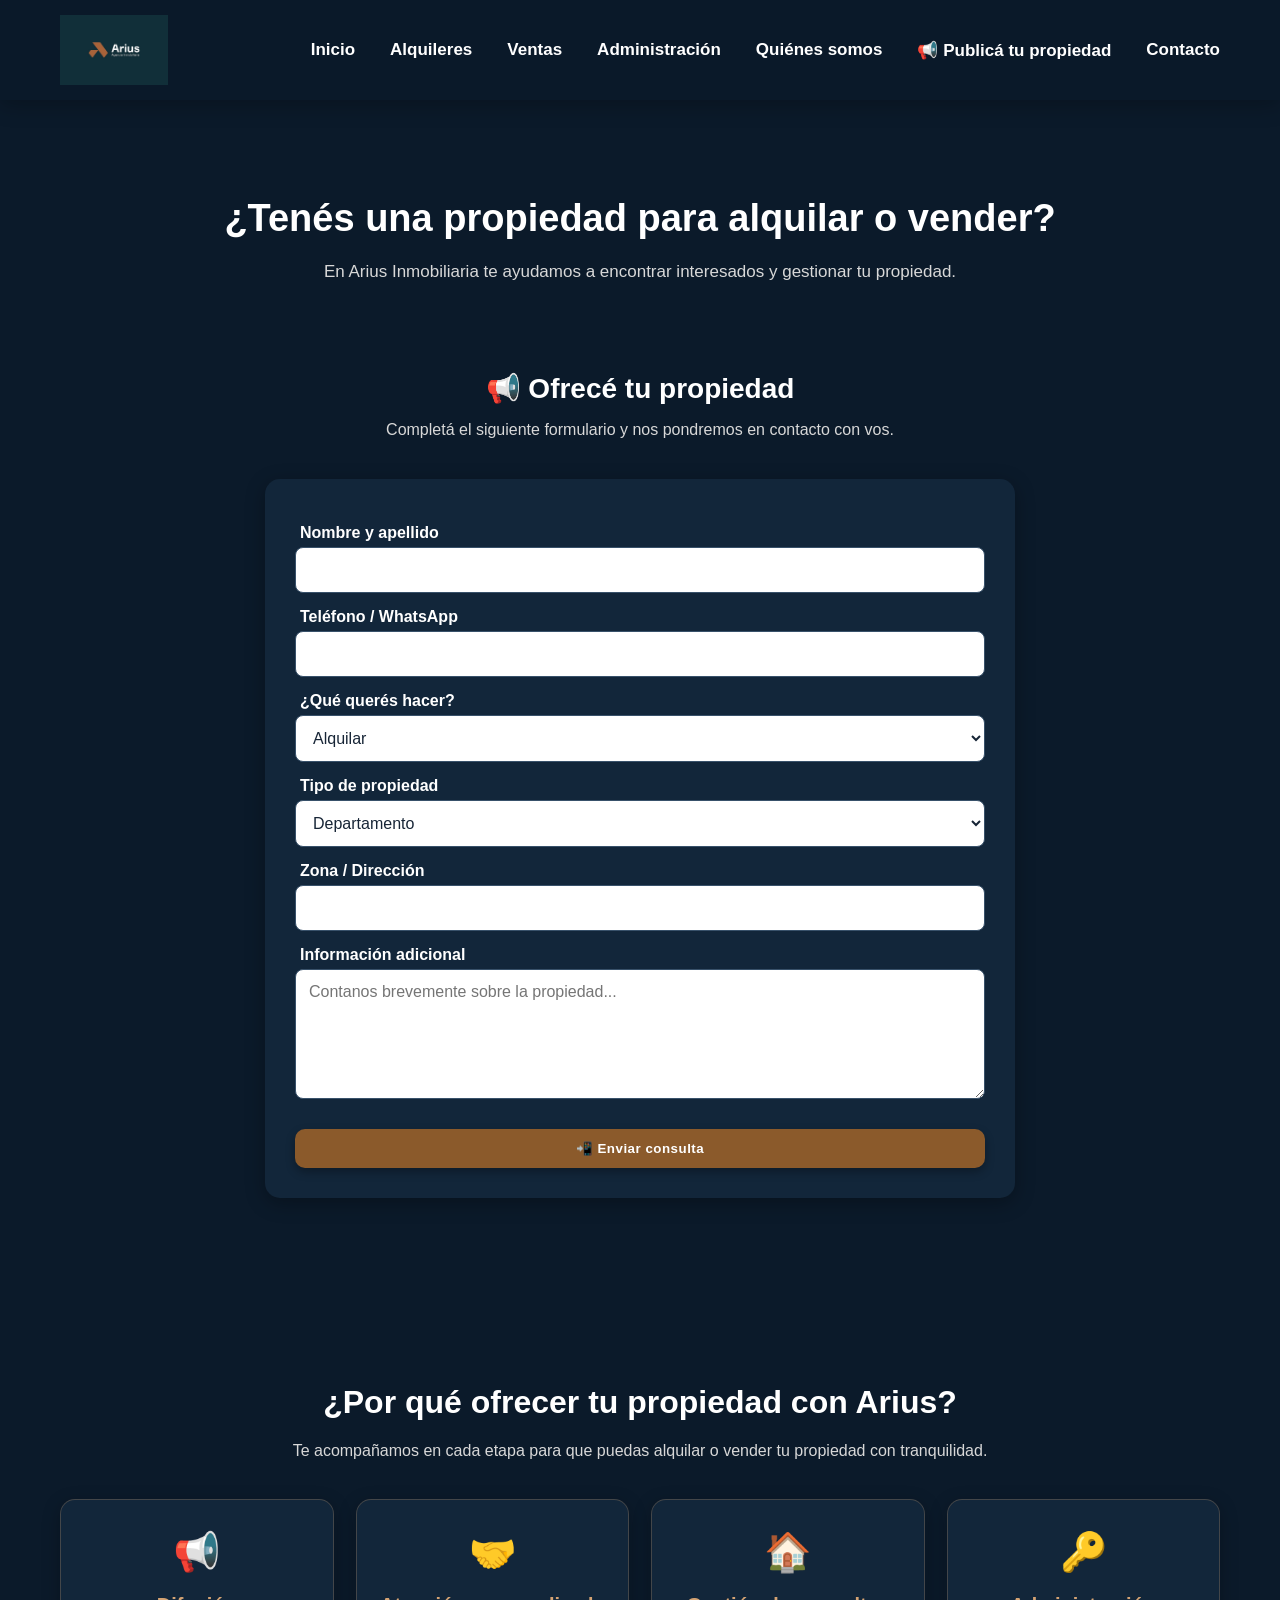
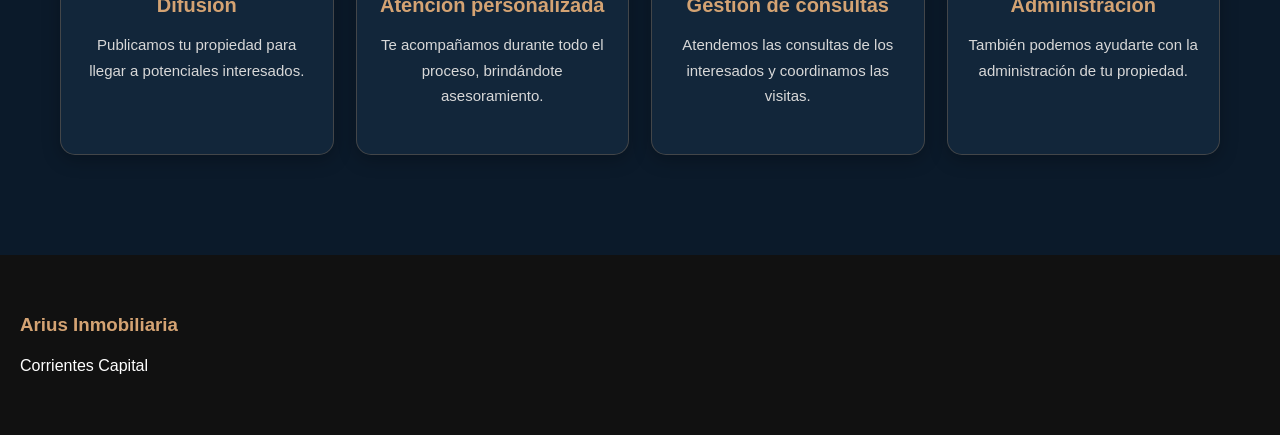
==== commit 4a47f0a3: "Actualizacion portal Arius noviembre 2026" ====
--- a/index.html
+++ b/index.html
@@ -2,254 +2,251 @@
 <html lang="es-AR">
 
 <head>
+
   <meta charset="UTF-8">
+
   <meta name="viewport" content="width=device-width, initial-scale=1.0">
-  <title>
-   Arius Inmobiliaria | Alquileres, Ventas y Administración de Propiedades en Corrientes
-  </title>
-  <link rel="icon" type="image/png" sizes="32x32" href="imagenes/favicon.png">
-  <link rel="stylesheet" href="css/style.css">
-  <meta name="description" content="Arius Inmobiliaria en Corrientes Capital. Alquileres y ventas de departamentos y casas.">
-  <meta name="keywords" content="inmobiliaria corrientes, alquiler corrientes, departamentos corrientes">
-  <meta name="author" content="Gustavo A. Ramírez">
-  <meta property="og:title" content="Arius Inmobiliaria Corrientes">
-  <meta property="og:description" content="Alquileres y ventas en Corrientes Capital">
-  <meta property="og:type" content="website">
-  <meta property="og:image" content="https://agenciaarius.com.ar/imagenes/logo1.png">
-  <meta property="og:site_name" content="Arius Inmobiliaria">
-  <meta property="og:locale" content="es_AR">
-  <meta name="robots" content="index,follow">
-  <meta name="geo.region" content="AR-W">
-  <meta name="geo.placename" content="Corrientes Capital">
-  <meta property="og:url" content="https://agenciaarius.com.ar">
-  <link rel="canonical" href="https://agenciaarius.com.ar">
-  <meta name="language" content="Spanish">
-  <meta name="geo.position" content="-27.4692;-58.8306">
-  <meta name="theme-color" content="#0b1a2a">
-  <link rel="apple-touch-icon" href="imagenes/logo1.png">
+
+  <title>Publicá tu propiedad | Arius Inmobiliaria Corrientes</title>
+
+  <meta
+    name="description"
+    content="¿Tenés una propiedad para alquilar o vender en Corrientes? Contactá a Arius Inmobiliaria y recibí asesoramiento personalizado."
+  >
+
+  <link rel="icon" type="image/png" href="../imagenes/favicon.png">
+
+  <link rel="stylesheet" href="../css/style.css">
+
 </head>
 
-<body class="home">
-  <header class="header">
-
-    <a href="index.html" class="logo">
-        <img src="imagenes/logo1.png" alt="Logo Arius Inmobiliaria">
+<body>
+
+<header class="header">
+
+  <a href="../index.html" class="logo">
+    <img
+      src="../imagenes/logo1.png"
+      alt="Arius Inmobiliaria"
+    >
+  </a>
+
+  <nav class="navbar">
+
+    <a href="../index.html">Inicio</a>
+    <a href="alquileres.html">Alquileres</a>
+    <a href="ventas.html">Ventas</a>
+    <a href="administracion.html">Administración</a>
+    <a href="nosotros.html">Quiénes somos</a>
+    <a href="publicar-propiedad.html" class="btn-propietario">
+      📢 Publicá tu propiedad
     </a>
-
-    <nav class="navbar">
-        <a href="#inicio">Inicio</a>
-        <a href="#nosotros">Nosotros</a>
-        <a href="#propiedades">Propiedades</a>
-        <a href="#contacto">Contacto</a>
-    </nav>
-
-    <a href="https://wa.me/543794886390"
-       class="btn-header"
-       target="_blank">
-       📞 Contactar
-    </a>
+    <a href="contacto.html">Contacto</a>
+
+  </nav>
 
 </header>
-  <section class="hero" id="inicio">
-    <h1>Alquileres y Ventas en Corrientes</h1>
-    <section class="info-bar">
-      <p> 🏠 Atención personalizada en alquileres,
-        ventas y administración de propiedades.
-      </p>
-    </section>
+
+
+<main>
+
+  <section class="pagina-hero">
+
+    <h1>¿Tenés una propiedad para alquilar o vender?</h1>
+
     <p>
-      Encontrá departamentos, casas y propiedades con Arius Inmobiliaria.
+      En Arius Inmobiliaria te ayudamos a encontrar
+      interesados y gestionar tu propiedad.
     </p>
 
-    <button onclick="scrollToProperties()">
-      Ver propiedades
-    </button>
   </section>
 
-  <section id="nosotros">
-    <h2>Sobre Arius Inmobiliaria</h2>
+
+  <section class="captacion">
+
+    <h2>📢 Ofrecé tu propiedad</h2>
+
     <p>
-      Arius Inmobiliaria brinda servicios de alquiler,
-      venta y administración de propiedades en
-      Corrientes Capital, ofreciendo atención
-      personalizada y asesoramiento profesional.
+      Completá el siguiente formulario y nos pondremos
+      en contacto con vos.
     </p>
+
+
+    <form id="formPropietario" class="formulario-propiedad">
+
+      <label for="nombre">
+        Nombre y apellido
+      </label>
+
+      <input
+        type="text"
+        id="nombre"
+        name="nombre"
+        required
+      >
+
+
+      <label for="telefono">
+        Teléfono / WhatsApp
+      </label>
+
+      <input
+        type="tel"
+        id="telefono"
+        name="telefono"
+        required
+      >
+
+
+      <label for="operacion">
+        ¿Qué querés hacer?
+      </label>
+
+      <select id="operacion" name="operacion">
+
+        <option value="alquilar">
+          Alquilar
+        </option>
+
+        <option value="vender">
+          Vender
+        </option>
+
+        <option value="alquilar-vender">
+          Alquilar o vender
+        </option>
+
+      </select>
+
+
+      <label for="tipo">
+        Tipo de propiedad
+      </label>
+
+      <select id="tipo" name="tipo">
+
+        <option value="departamento">
+          Departamento
+        </option>
+
+        <option value="casa">
+          Casa
+        </option>
+
+        <option value="terreno">
+          Terreno
+        </option>
+
+        <option value="local">
+          Local comercial
+        </option>
+
+        <option value="otro">
+          Otro
+        </option>
+
+      </select>
+
+
+      <label for="ubicacion">
+        Zona / Dirección
+      </label>
+
+      <input
+        type="text"
+        id="ubicacion"
+        name="ubicacion"
+      >
+
+
+      <label for="mensaje">
+        Información adicional
+      </label>
+
+      <textarea
+        id="mensaje"
+        name="mensaje"
+        rows="5"
+        placeholder="Contanos brevemente sobre la propiedad..."
+      ></textarea>
+
+
+      <button type="submit">
+        📲 Enviar consulta
+      </button>
+
+    </form>
+
   </section>
 
-  <div class="search">
-
-    <select id="operacion">
-
-      <option value="todos">Operación</option>
-      <option value="alquiler">Alquiler</option>
-      <option value="venta">Venta</option>
-
-    </select>
-
-    <select id="tipo">
-      <option value="todos">Tipo</option>
-      <option value="departamento">Departamento</option>
-      <option value="casa">Casa</option>
-
-    </select>
-
-    <button onclick="filtrarPropiedades()">
-      Buscar
-    </button>
+
+ <section class="beneficios">
+
+  <h2>¿Por qué ofrecer tu propiedad con Arius?</h2>
+
+  <p class="beneficios-intro">
+    Te acompañamos en cada etapa para que puedas
+    alquilar o vender tu propiedad con tranquilidad.
+  </p>
+
+  <div class="beneficios-grid">
+
+    <div class="beneficio-card">
+      <div class="beneficio-icono">📢</div>
+      <h3>Difusión</h3>
+      <p>
+        Publicamos tu propiedad para llegar
+        a potenciales interesados.
+      </p>
+    </div>
+
+    <div class="beneficio-card">
+      <div class="beneficio-icono">🤝</div>
+      <h3>Atención personalizada</h3>
+      <p>
+        Te acompañamos durante todo el proceso,
+        brindándote asesoramiento.
+      </p>
+    </div>
+
+    <div class="beneficio-card">
+      <div class="beneficio-icono">🏠</div>
+      <h3>Gestión de consultas</h3>
+      <p>
+        Atendemos las consultas de los interesados
+        y coordinamos las visitas.
+      </p>
+    </div>
+
+    <div class="beneficio-card">
+      <div class="beneficio-icono">🔑</div>
+      <h3>Administración</h3>
+      <p>
+        También podemos ayudarte con la
+        administración de tu propiedad.
+      </p>
+    </div>
+
   </div>
-  <h2 class="titulo-seccion">
-    🏠 Propiedades Disponibles
-  </h2>
-  <div class="container" id="propiedades">
-    <!-- CAMBÁ CUÁ -->
-    <div class="card destacada" data-operacion="alquiler" data-tipo="departamento">
-      <div class="badge destacada">
-        ⭐ PREMIUM
-      </div>
-      <img src="imagenes/cambacua1.jpg" alt="Departamento Cambá Cuá">
-      <div class="price">$1.250.000 </div>
-      <h3>Departamento Premium 2 Dormitorios</h3>
-      <p>📍 Cambá Cuá - Vista al Río</p>
-      <p>🛏️ 2 dormitorios</p>
-      <p>🏊 Piscina</p>
-      <p>🌇 Terraza común</p>
-      <button onclick="window.location.href='paginas/depto-camba-cua.html'">
-        Ver detalle
-      </button>
-    </div>
-
-    <!-- RÍO JURAMENTO -->
-    <div class="card reservada" data-operacion="alquiler" data-tipo="departamento">
-      <img src="imagenes/riojuramento1.jpg" alt="Río Juramento">
-      <div class="price"> RESERVADO </div>
-      <div class="badge reservado">
-        RESERVADO
-
-      </div>
-      <h3>Departamento Río Juramento</h3>
-      <p>
-        📍 Río Juramento - Corrientes
-      </p>
-      <p>🛏️ 1 dormitorio </p>
-      <button onclick="window.location.href='paginas/detalle.html'">
-        Ver detalle
-      </button>
-    </div>
-
-
-    <!-- HÉROES CIVILES -->
-    <div class="card" data-operacion="alquiler" data-tipo="departamento">
-      <img 
-         src="imagenes/heroesciviles1.jpg" alt="Departamento de un dormitorio en Héroes Civiles Corrientes">
-      <div class="price">$500.000
-      </div>
-
-      <div class="badge disponible">
-        DISPONIBLE
-      </div>
-      <h3>Departamento en alquiler</h3>
-      <p>📍 Héroes Civiles 2200 - Corrientes</p>
-      <p>🛏️ 1 dormitorio</p>
-      <button onclick="window.location.href='paginas/depto-heroes-civiles.html'">
-        Ver detalle
-      </button>
-    </div>
-  </div>
-
-  <a class="whatsapp" href="https://wa.me/543794886390" target="_blank">
-    💬
-  </a>
-
-  <footer class="footer" id="contacto">
-
-    <div class="footer-grid">
-
-      <div>
-
-        <h3>Arius Inmobiliaria</h3>
-        <p>Corrientes Capital</p>
-        <p>🏠 Alquileres, ventas y administración.</p>
-        <p>📍 José María Rolón 1957 - P.B </p>
-
-      </div>
-
-      <div>
-        <h3>Contacto</h3>
-        <p>
-          📞
-          <a href="tel:+543794159802">
-            3794159802
-          </a>
-        </p>
-
-        <p>
-          📞
-          <a href="tel:+543794886390">
-            3794886390
-          </a>
-        </p>
-        <p>
-         ✉️
-        <a href="mailto:inmobiliariaarius@gmail.com">
-          inmobiliariaarius@gmail.com
-        </a>
-        </p>
-        <p>
-          <a href="https://instagram.com/inmobiliaria.arius" target="_blank">
-            📸 Instagram: @inmobiliaria.arius
-          </a>
-        </p>
-
-        <p>
-          <a href="https://maps.app.goo.gl/x9Upv8zVDrqHpLnz6" target="_blank">
-            📍 Ver ubicación en Google Maps
-          </a>
-        </p>
-      </div>
-
-      <div>
-        <h3>Horario Comercial</h3>
-
-        <p>
-          Lunes a Viernes<br>
-          9:00 a 13:00 hs<br>
-          17:30 a 20:30 hs
-        </p>
-
-        <p>
-          Sábados<br>
-          9:00 a 13:00 hs
-        </p>
-      </div>
-    </div>
-  </footer>
-
-  <a class="instagram" href="https://instagram.com/inmobiliaria.arius" target="_blank">
-    📸
-  </a>
-
-  <div class="copyright">
-    © <span id="anio"></span> Arius Inmobiliaria - Todos los derechos reservados.
-    <br>
-    Desarrollado por Gustavo A. Ramírez
-  </div>
-  <script src="js/script.js"></script>
-  <script type="application/ld+json">
-{
- "@context":"https://schema.org",
- "@type":"RealEstateAgent",
- "name":"Arius Inmobiliaria",
- "url":"https://agenciaarius.com.ar",
- "logo":"https://agenciaarius.com.ar/imagenes/logo1.png",
- "telephone":"+54 379 4886390",
- "address":{
-   "@type":"PostalAddress",
-   "streetAddress":"José María Rolón 1957",
-   "addressLocality":"Corrientes",
-   "addressCountry":"AR"
- }
-}
-</script>
+
+</section>
+
+</main>
+
+
+<footer class="footer">
+
+  <h3>Arius Inmobiliaria</h3>
+
+  <p>
+    Corrientes Capital
+  </p>
+
+</footer>
+
+
+<script src="../js/script.js"></script>
+
 </body>
 
 </html>
--- a/css/style.css
+++ b/css/style.css
@@ -667,5 +667,183 @@
   .titulo-seccion {
     font-size: 28px;
   }
-
+}
+
+/* =========================
+   FORMULARIO PUBLICAR PROPIEDAD
+========================= */
+
+.formulario-propiedad {
+  max-width: 750px;
+  margin: 40px auto;
+  padding: 30px;
+  background: var(--azul-sec);
+  border-radius: 15px;
+  box-shadow: 0 5px 20px rgba(0, 0, 0, 0.3);
+}
+
+.formulario-propiedad label {
+  display: block;
+  margin: 15px 5px 5px;
+  font-weight: 600;
+}
+
+.formulario-propiedad input,
+.formulario-propiedad select,
+.formulario-propiedad textarea {
+  display: block;
+  width: 100%;
+  max-width: 100%;
+  margin: 5px 0 15px;
+  padding: 13px;
+  border: 1px solid #38516a;
+  border-radius: 8px;
+  background: #ffffff;
+  color: #172536;
+  font: inherit;
+}
+
+.formulario-propiedad textarea {
+  min-height: 130px;
+  resize: vertical;
+}
+
+.formulario-propiedad button {
+  width: 100%;
+  margin-top: 15px;
+}
+
+@media (max-width: 768px) {
+  .formulario-propiedad {
+    margin: 25px 15px;
+    padding: 20px;
+  }
+}
+/* =========================
+   BENEFICIOS ARIUS
+========================= */
+
+.beneficios {
+  max-width: 1200px;
+  margin: 60px auto;
+  padding: 40px 20px;
+  text-align: center;
+}
+
+.beneficios h2 {
+  font-size: 32px;
+  margin-bottom: 15px;
+}
+
+.beneficios-intro {
+  color: #d8d8d8;
+  margin-bottom: 35px;
+  line-height: 1.7;
+}
+
+.beneficios-grid {
+  display: grid;
+  grid-template-columns: repeat(4, 1fr);
+  gap: 22px;
+}
+
+.beneficio-card {
+  background: var(--azul-sec);
+  padding: 30px 20px;
+  border-radius: 15px;
+  border: 1px solid rgba(212, 163, 115, 0.25);
+  box-shadow: 0 5px 18px rgba(0, 0, 0, 0.25);
+  transition: 0.3s ease;
+}
+
+.beneficio-card:hover {
+  transform: translateY(-8px);
+  border-color: var(--dorado-hover);
+  box-shadow: 0 10px 25px rgba(0, 0, 0, 0.4);
+}
+
+.beneficio-icono {
+  font-size: 38px;
+  margin-bottom: 15px;
+}
+
+.beneficio-card h3 {
+  color: #d4a373;
+  font-size: 20px;
+  margin-bottom: 12px;
+}
+
+.beneficio-card p {
+  color: #d8d8d8;
+  line-height: 1.7;
+  font-size: 15px;
+}
+
+@media (max-width: 900px) {
+  .beneficios-grid {
+    grid-template-columns: repeat(2, 1fr);
+  }
+}
+
+@media (max-width: 550px) {
+  .beneficios-grid {
+    grid-template-columns: 1fr;
+  }
+
+  .beneficios h2 {
+    font-size: 26px;
+  }
+}
+/* =========================
+   PRESENTACIÓN PÁGINA PROPIETARIOS
+========================= */
+
+.pagina-hero {
+  max-width: 1100px;
+  margin: 0 auto;
+  padding: 65px 20px 25px;
+  text-align: center;
+}
+
+.pagina-hero h1 {
+  font-size: 38px;
+  margin-bottom: 18px;
+}
+
+.pagina-hero p {
+  color: #d8d8d8;
+  font-size: 17px;
+  line-height: 1.7;
+}
+
+.captacion {
+  max-width: 950px;
+  margin: 0 auto;
+  padding: 20px;
+}
+
+.captacion h2,
+.captacion > p {
+  text-align: center;
+}
+
+.captacion h2 {
+  font-size: 28px;
+  margin-bottom: 15px;
+}
+
+.captacion > p {
+  color: #d8d8d8;
+  margin-bottom: 25px;
+}
+@media (max-width: 768px) {
+  .pagina-hero {
+    padding: 45px 20px 20px;
+  }
+  .pagina-hero h1 {
+    font-size: 29px;
+  }
+ .captacion h2 {
+    font-size: 24px;
+  }
 }
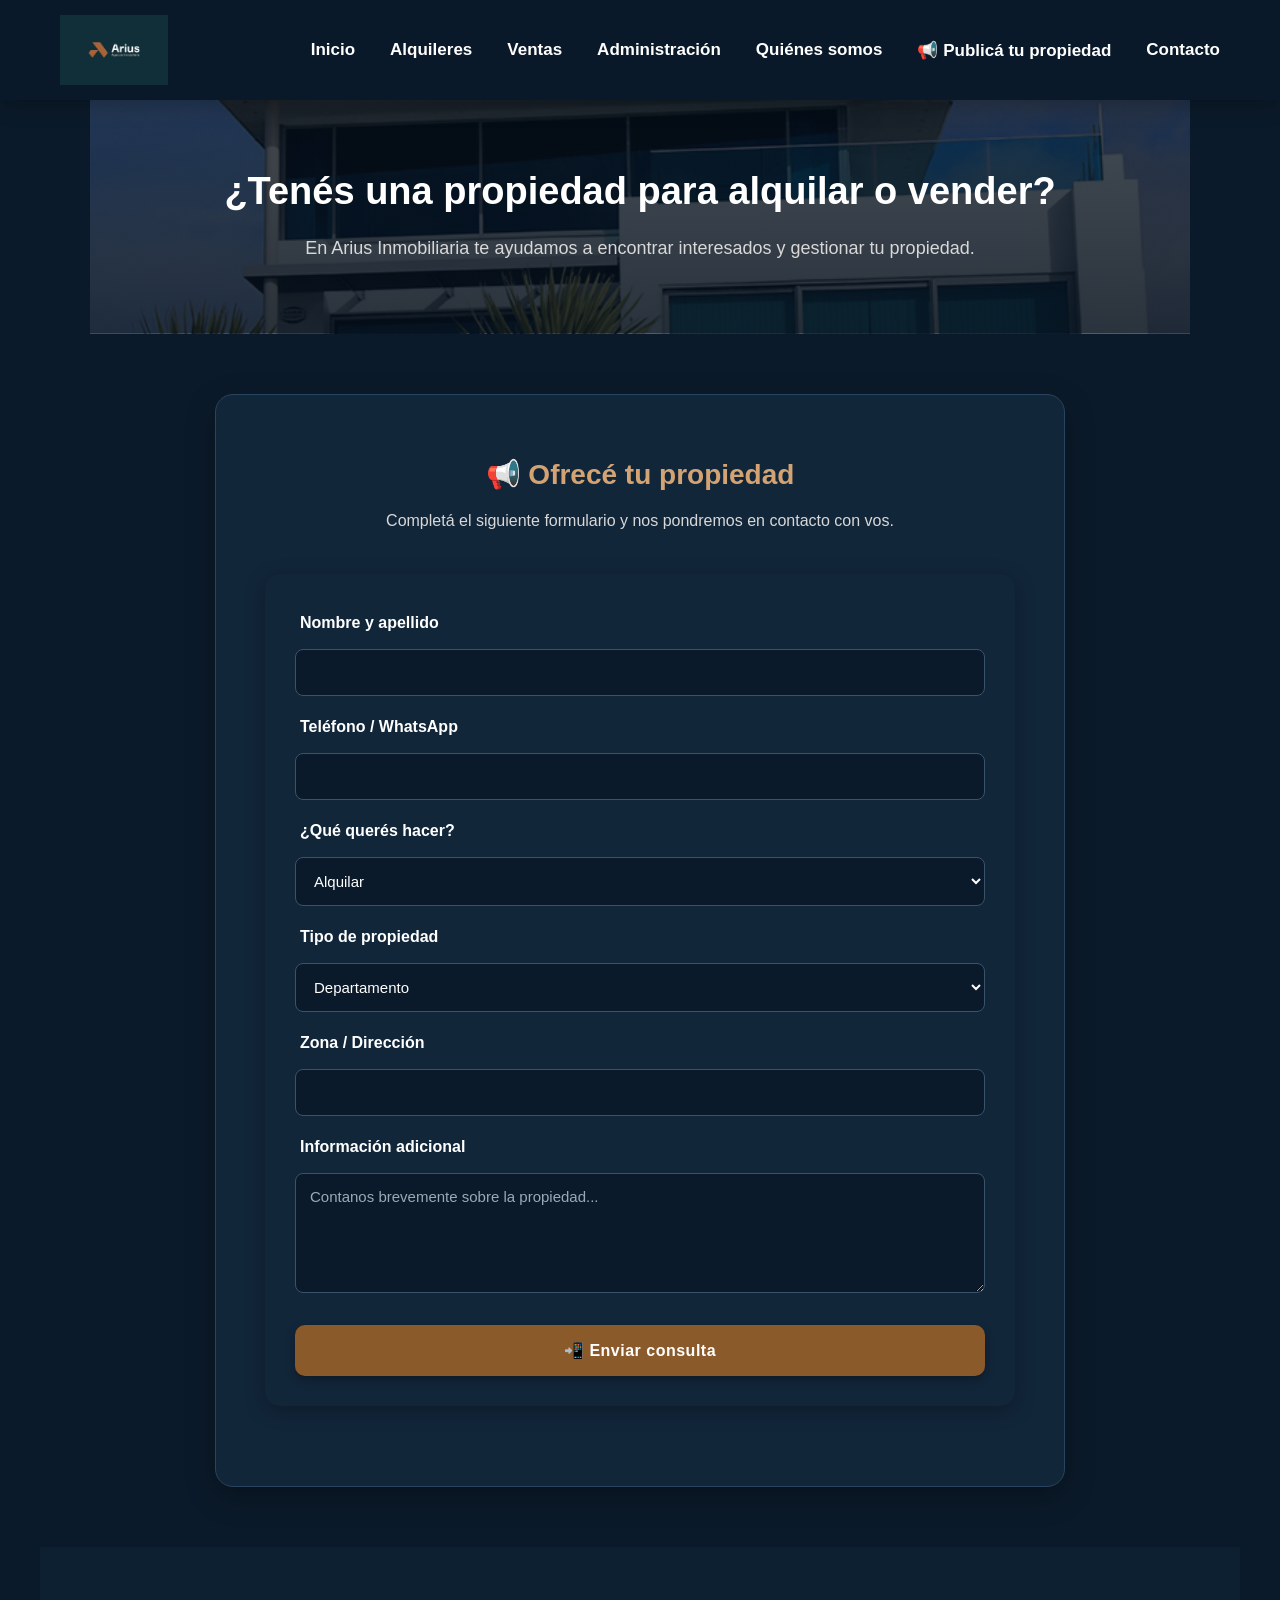
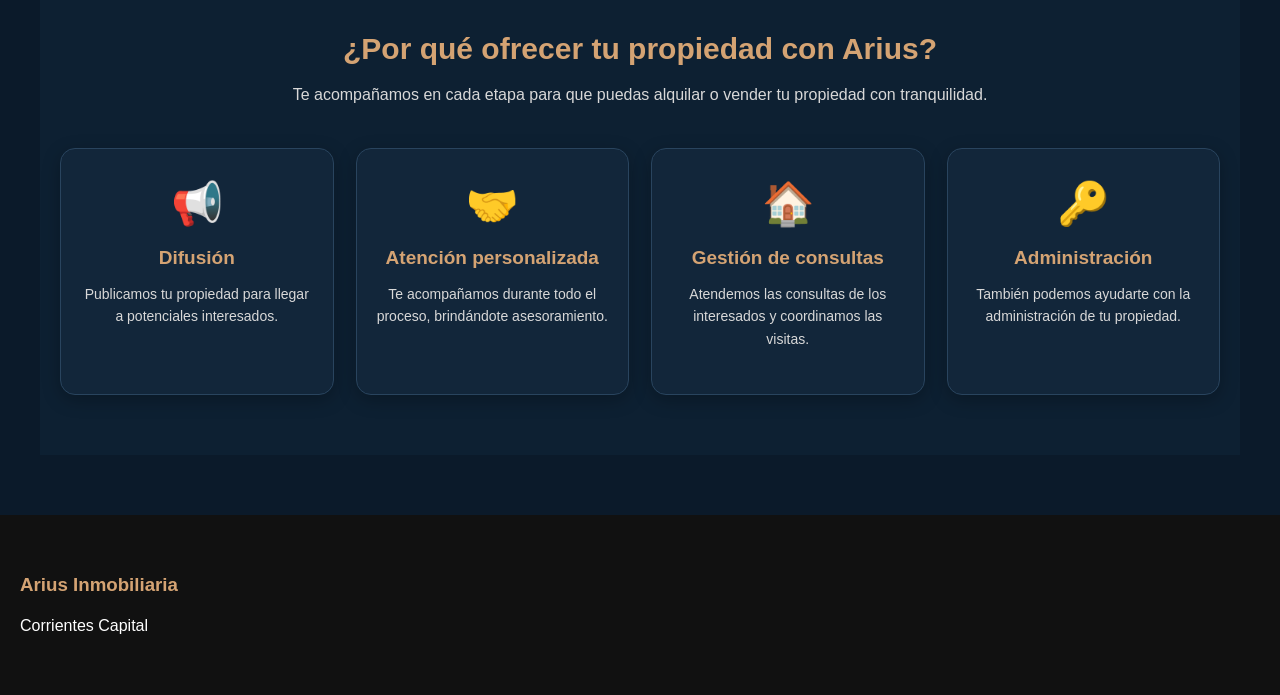
==== commit 9f9c6601: "Diseno premium publicar propiedad" ====
--- a/index.html
+++ b/index.html
@@ -244,7 +244,6 @@
 
 </footer>
 
-
 <script src="../js/script.js"></script>
 
 </body>
--- a/css/style.css
+++ b/css/style.css
@@ -846,4 +846,242 @@
  .captacion h2 {
     font-size: 24px;
   }
+}
+/* =====================================
+   PUBLICAR PROPIEDAD - ARIUS INMOBILIARIA
+   Diseño Premium - 19/11/2026
+===================================== */
+
+/* HERO DE LA PAGINA */
+
+.pagina-hero {
+  text-align: center;
+  padding: 70px 20px;
+  background:
+    linear-gradient(rgba(5, 16, 28, 0.75),
+    rgba(5, 16, 28, 0.85)),
+    url('../imagenes/hero.jpg');
+  background-size: cover;
+  background-position: center;
+}
+
+.pagina-hero h1 {
+  font-size: 38px;
+  color: white;
+  max-width: 850px;
+  margin: 0 auto 20px;
+}
+
+.pagina-hero p {
+  font-size: 18px;
+  color: #d8d8d8;
+  max-width: 700px;
+  margin: auto;
+  line-height: 1.7;
+}
+
+/* SECCION DE CAPTACION */
+
+.captacion {
+  max-width: 850px;
+  margin: 60px auto;
+  padding: 40px;
+  background: #12263a;
+  border: 1px solid #29445e;
+  border-radius: 18px;
+  box-shadow: 0 10px 30px rgba(0,0,0,0.3);
+}
+
+.captacion h2 {
+  text-align: center;
+  color: #d4a373;
+  font-size: 28px;
+  margin-bottom: 15px;
+}
+
+.captacion > p {
+  text-align: center;
+  color: #d8d8d8;
+  margin-bottom: 30px;
+  line-height: 1.7;
+}
+
+/* FORMULARIO */
+
+.formulario-propiedad {
+  display: flex;
+  flex-direction: column;
+  gap: 12px;
+}
+
+.formulario-propiedad label {
+  color: white;
+  font-weight: bold;
+  margin-top: 10px;
+}
+
+.formulario-propiedad input,
+.formulario-propiedad select,
+.formulario-propiedad textarea {
+  width: 100%;
+  max-width: 100%;
+  box-sizing: border-box;
+  padding: 14px;
+  margin: 0;
+  background: #0b1a2a;
+  color: white;
+  border: 1px solid #39536b;
+  border-radius: 8px;
+  font-family: Arial, sans-serif;
+  font-size: 15px;
+  outline: none;
+  transition: 0.3s;
+}
+
+.formulario-propiedad input:focus,
+.formulario-propiedad select:focus,
+.formulario-propiedad textarea:focus {
+  border-color: #d4a373;
+  box-shadow: 0 0 8px rgba(212,163,115,0.3);
+}
+
+.formulario-propiedad textarea {
+  resize: vertical;
+  min-height: 120px;
+}
+
+.formulario-propiedad input::placeholder,
+.formulario-propiedad textarea::placeholder {
+  color: #9ba9b7;
+}
+
+/* BOTON ENVIAR */
+
+.formulario-propiedad button {
+  margin-top: 20px;
+  padding: 16px;
+  background: #8b5a2b;
+  color: white;
+  border: none;
+  border-radius: 10px;
+  font-size: 16px;
+  font-weight: bold;
+  cursor: pointer;
+  transition: 0.3s;
+}
+
+.formulario-propiedad button:hover {
+  background: #a76b35;
+  transform: translateY(-3px);
+  box-shadow: 0 5px 15px rgba(0,0,0,0.3);
+}
+
+/* BENEFICIOS */
+
+.beneficios {
+  padding: 60px 20px;
+  text-align: center;
+  background: #0d2032;
+}
+
+.beneficios h2 {
+  color: #d4a373;
+  font-size: 30px;
+  margin-bottom: 15px;
+}
+
+.beneficios-intro {
+  color: #d8d8d8;
+  max-width: 700px;
+  margin: 0 auto 40px;
+  line-height: 1.7;
+}
+
+.beneficios-grid {
+  display: grid;
+  grid-template-columns: repeat(4, 1fr);
+  gap: 22px;
+  max-width: 1200px;
+  margin: auto;
+}
+
+.beneficio-card {
+  background: #12263a;
+  padding: 30px 20px;
+  border: 1px solid #29445e;
+  border-radius: 15px;
+  transition: 0.3s;
+}
+
+.beneficio-card:hover {
+  transform: translateY(-7px);
+  border-color: #d4a373;
+  box-shadow: 0 10px 25px rgba(0,0,0,0.3);
+}
+
+.beneficio-icono {
+  font-size: 42px;
+  margin-bottom: 15px;
+}
+
+.beneficio-card h3 {
+  color: #d4a373;
+  font-size: 19px;
+}
+
+.beneficio-card p {
+  color: #d8d8d8;
+  line-height: 1.6;
+  font-size: 14px;
+}
+
+/* RESPONSIVE */
+
+@media (max-width: 900px) {
+
+  .beneficios-grid {
+    grid-template-columns: repeat(2, 1fr);
+  }
+
+}
+
+@media (max-width: 600px) {
+
+  .pagina-hero {
+    padding: 55px 20px;
+  }
+
+  .pagina-hero h1 {
+    font-size: 28px;
+  }
+
+  .pagina-hero p {
+    font-size: 16px;
+  }
+
+  .captacion {
+    margin: 30px 15px;
+    padding: 25px 18px;
+  }
+
+  .captacion h2 {
+    font-size: 23px;
+  }
+
+  .beneficios {
+    padding: 45px 15px;
+  }
+
+  .beneficios h2 {
+    font-size: 24px;
+  }
+
+  .beneficios-grid {
+    grid-template-columns: 1fr;
+  }
+
+  .formulario-propiedad button {
+    width: 100%;
+  }
+
 }
